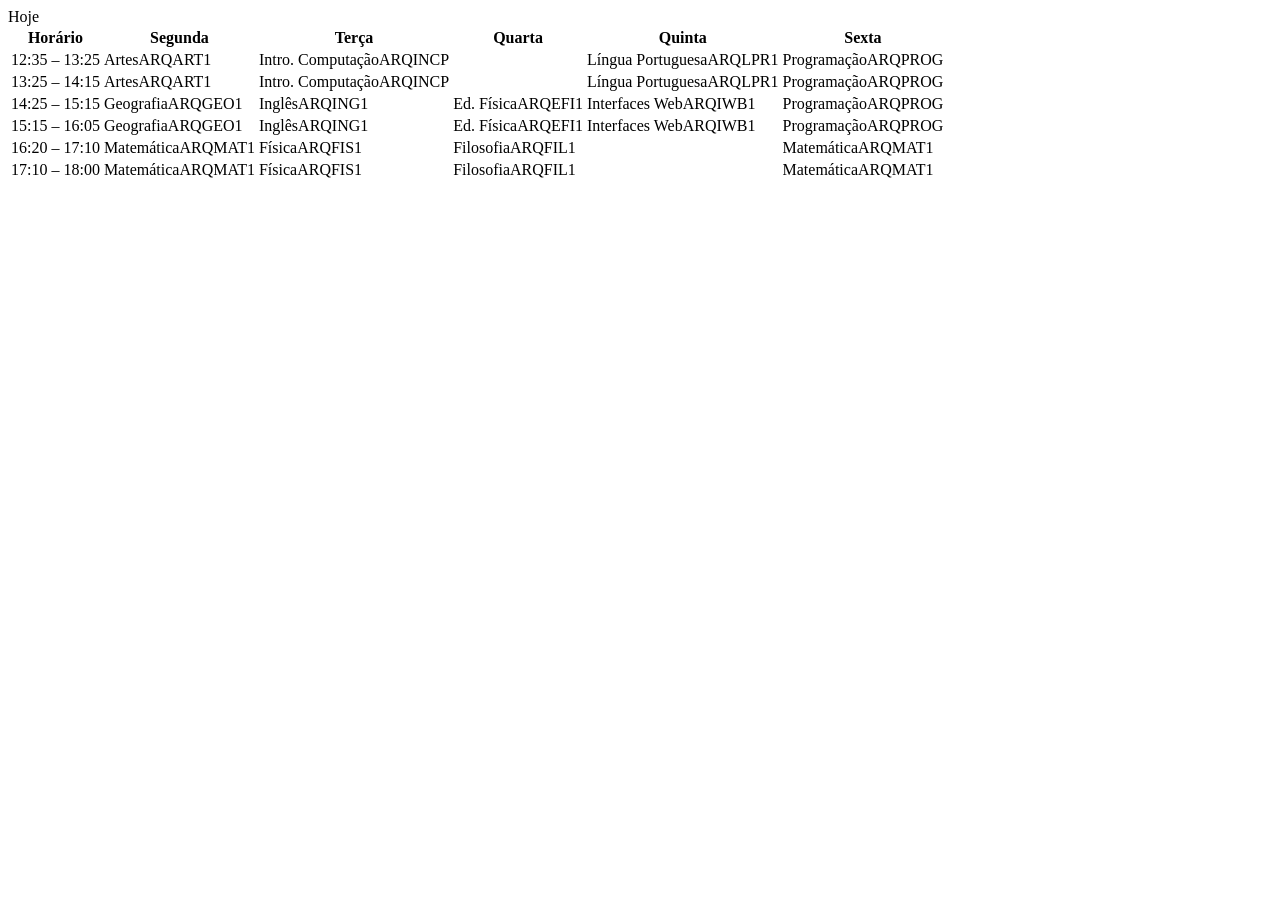
==== aulas.html @ 362c274b "Add files via upload" ====
<!DOCTYPE html>
<html lang="pt-BR">
<head>
<meta charset="UTF-8">
<meta name="viewport" content="width=device-width, initial-scale=1, viewport-fit=cover">
<meta name="theme-color" content="#F3EDE6">
<title>Grade de Aulas — Portal 1INFO-2</title>
<script>try{if(localStorage.getItem('theme')==='dark')document.documentElement.dataset.theme='dark'}catch(e){}</script>
<link rel="preconnect" href="https://fonts.googleapis.com">
<link rel="preconnect" href="https://fonts.gstatic.com" crossorigin>
<link rel="stylesheet" href="https://fonts.googleapis.com/css2?family=JetBrains+Mono:wght@400;500;700&display=swap">
<link rel="stylesheet" href="css/aulas.css">
<link rel="stylesheet" href="css/style.css">
</head>
<body data-page="aulas">
<main>
    <div class="today-banner" id="today-banner">
      <span class="today-banner-label" id="banner-label">Hoje</span>
      <div class="today-classes" id="banner-classes"></div>
    </div>
    <div id="legend" class="legend"></div>
    <div class="schedule-card">
      <div class="table-wrap">
        <table>
          <thead>
            <tr>
              <th>Horário</th>
              <th data-dow="1">Segunda</th>
              <th data-dow="2">Terça</th>
              <th data-dow="3">Quarta</th>
              <th data-dow="4">Quinta</th>
              <th data-dow="5">Sexta</th>
            </tr>
          </thead>
          <tbody>
            <tr data-start="12:35" data-end="13:25">
              <td class="time-cell">12:35 – 13:25</td>
              <td><span class="subj-pill s-art"  data-code="ARQART1"><span class="subj-name">Artes</span><span class="subj-code">ARQART1</span></span></td>
              <td><span class="subj-pill s-incp" data-code="ARQINCP"><span class="subj-name">Intro. Computação</span><span class="subj-code">ARQINCP</span></span></td>
              <td></td>
              <td><span class="subj-pill s-lpr"  data-code="ARQLPR1"><span class="subj-name">Língua Portuguesa</span><span class="subj-code">ARQLPR1</span></span></td>
              <td><span class="subj-pill s-prog" data-code="ARQPROG"><span class="subj-name">Programação</span><span class="subj-code">ARQPROG</span></span></td>
            </tr>
            <tr data-start="13:25" data-end="14:15">
              <td class="time-cell">13:25 – 14:15</td>
              <td><span class="subj-pill s-art"  data-code="ARQART1"><span class="subj-name">Artes</span><span class="subj-code">ARQART1</span></span></td>
              <td><span class="subj-pill s-incp" data-code="ARQINCP"><span class="subj-name">Intro. Computação</span><span class="subj-code">ARQINCP</span></span></td>
              <td></td>
              <td><span class="subj-pill s-lpr"  data-code="ARQLPR1"><span class="subj-name">Língua Portuguesa</span><span class="subj-code">ARQLPR1</span></span></td>
              <td><span class="subj-pill s-prog" data-code="ARQPROG"><span class="subj-name">Programação</span><span class="subj-code">ARQPROG</span></span></td>
            </tr>
            <tr data-start="14:25" data-end="15:15">
              <td class="time-cell">14:25 – 15:15</td>
              <td><span class="subj-pill s-geo"  data-code="ARQGEO1"><span class="subj-name">Geografia</span><span class="subj-code">ARQGEO1</span></span></td>
              <td><span class="subj-pill s-ing"  data-code="ARQING1"><span class="subj-name">Inglês</span><span class="subj-code">ARQING1</span></span></td>
              <td><span class="subj-pill s-efi"  data-code="ARQEFI1"><span class="subj-name">Ed. Física</span><span class="subj-code">ARQEFI1</span></span></td>
              <td><span class="subj-pill s-iwb"  data-code="ARQIWB1"><span class="subj-name">Interfaces Web</span><span class="subj-code">ARQIWB1</span></span></td>
              <td><span class="subj-pill s-prog" data-code="ARQPROG"><span class="subj-name">Programação</span><span class="subj-code">ARQPROG</span></span></td>
            </tr>
            <tr data-start="15:15" data-end="16:05">
              <td class="time-cell">15:15 – 16:05</td>
              <td><span class="subj-pill s-geo"  data-code="ARQGEO1"><span class="subj-name">Geografia</span><span class="subj-code">ARQGEO1</span></span></td>
              <td><span class="subj-pill s-ing"  data-code="ARQING1"><span class="subj-name">Inglês</span><span class="subj-code">ARQING1</span></span></td>
              <td><span class="subj-pill s-efi"  data-code="ARQEFI1"><span class="subj-name">Ed. Física</span><span class="subj-code">ARQEFI1</span></span></td>
              <td><span class="subj-pill s-iwb"  data-code="ARQIWB1"><span class="subj-name">Interfaces Web</span><span class="subj-code">ARQIWB1</span></span></td>
              <td><span class="subj-pill s-prog" data-code="ARQPROG"><span class="subj-name">Programação</span><span class="subj-code">ARQPROG</span></span></td>
            </tr>
            <tr data-start="16:20" data-end="17:10">
              <td class="time-cell">16:20 – 17:10</td>
              <td><span class="subj-pill s-mat"  data-code="ARQMAT1"><span class="subj-name">Matemática</span><span class="subj-code">ARQMAT1</span></span></td>
              <td><span class="subj-pill s-fis"  data-code="ARQFIS1"><span class="subj-name">Física</span><span class="subj-code">ARQFIS1</span></span></td>
              <td><span class="subj-pill s-fil"  data-code="ARQFIL1"><span class="subj-name">Filosofia</span><span class="subj-code">ARQFIL1</span></span></td>
              <td></td>
              <td><span class="subj-pill s-mat"  data-code="ARQMAT1"><span class="subj-name">Matemática</span><span class="subj-code">ARQMAT1</span></span></td>
            </tr>
            <tr data-start="17:10" data-end="18:00">
              <td class="time-cell">17:10 – 18:00</td>
              <td><span class="subj-pill s-mat"  data-code="ARQMAT1"><span class="subj-name">Matemática</span><span class="subj-code">ARQMAT1</span></span></td>
              <td><span class="subj-pill s-fis"  data-code="ARQFIS1"><span class="subj-name">Física</span><span class="subj-code">ARQFIS1</span></span></td>
              <td><span class="subj-pill s-fil"  data-code="ARQFIL1"><span class="subj-name">Filosofia</span><span class="subj-code">ARQFIL1</span></span></td>
              <td></td>
              <td><span class="subj-pill s-mat"  data-code="ARQMAT1"><span class="subj-name">Matemática</span><span class="subj-code">ARQMAT1</span></span></td>
            </tr>
          </tbody>
        </table>
      </div>
    </div>
  </main>
<script src="js/data.js"></script>
<script src="js/core.js"></script>
<script src="js/aulas.js"></script>
</body>
</html>
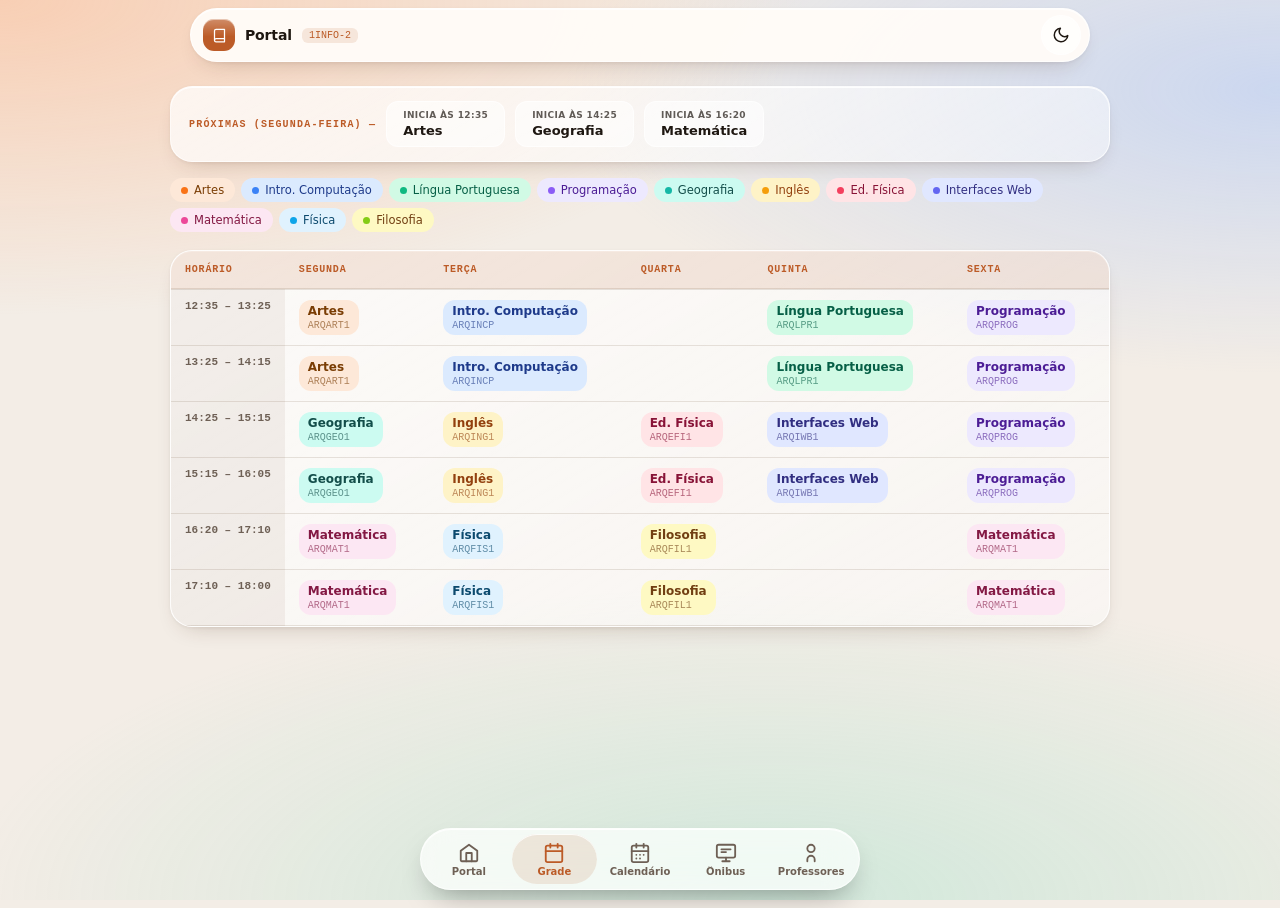
==== commit 40750b36: "Add files via upload" ====
--- a/aulas.html
+++ b/aulas.html
@@ -9,8 +9,8 @@
 <link rel="preconnect" href="https://fonts.googleapis.com">
 <link rel="preconnect" href="https://fonts.gstatic.com" crossorigin>
 <link rel="stylesheet" href="https://fonts.googleapis.com/css2?family=JetBrains+Mono:wght@400;500;700&display=swap">
-<link rel="stylesheet" href="css/aulas.css">
-<link rel="stylesheet" href="css/style.css">
+<link rel="stylesheet" href="aulas.css">
+<link rel="stylesheet" href="style.css">
 </head>
 <body data-page="aulas">
 <main>
@@ -86,8 +86,8 @@
       </div>
     </div>
   </main>
-<script src="js/data.js"></script>
-<script src="js/core.js"></script>
-<script src="js/aulas.js"></script>
+<script src="data.js"></script>
+<script src="core.js"></script>
+<script src="aulas.js"></script>
 </body>
 </html>
--- a/aulas.css
+++ b/aulas.css
@@ -0,0 +1,56 @@
+main{max-width:980px;margin:0 auto;padding:24px 20px 80px;}
+    .legend{display:flex;flex-wrap:wrap;gap:6px;margin-bottom:18px}
+    .legend-chip{display:inline-flex;align-items:center;gap:6px;font-size:11.5px;font-weight:500;padding:4px 10px;border-radius:20px;border:1px solid transparent}
+    .legend-dot{width:7px;height:7px;border-radius:50%;flex-shrink:0}
+    .today-banner{background:var(--accent-lt);border:1px solid var(--border);border-radius:var(--radius);padding:14px 18px;margin-bottom:16px;display:none;align-items:center;gap:10px;flex-wrap:wrap}
+    .today-banner.visible{display:flex}
+    .today-banner-label{font-family:var(--mono);font-size:10px;font-weight:800;text-transform:uppercase;letter-spacing:.12em;color:var(--accent);flex-shrink:0}
+    .today-classes{display:flex;gap:10px;flex-wrap:wrap}
+    .today-chip{font-size:13px;font-weight:600;padding:8px 16px;border-radius:12px;background:var(--surface);border:1px solid var(--border);color:var(--text);display:inline-flex;flex-direction:column;line-height:1.2;gap:2px}
+    .today-chip-status{font-size:9px;font-weight:700;text-transform:uppercase;opacity:0.7;letter-spacing:0.04em}
+    .today-chip.live{background:var(--accent);border-color:var(--accent);color:#fff}
+    .schedule-card{background:var(--surface);border:1px solid var(--border);border-radius:var(--radius);box-shadow:var(--sh);overflow:hidden}
+    .card-toolbar{padding:14px 20px;border-bottom:1px solid var(--border);display:flex;align-items:center;justify-content:flex-end;gap:8px}
+    .btn{text-decoration:none;border:1px solid var(--border);padding:7px 14px;border-radius:9px;font-family:var(--sans);font-size:13px;font-weight:600;color:var(--muted);cursor:pointer;display:inline-flex;align-items:center;gap:5px;background:var(--surface-2);transition:background .15s,color .15s,border-color .15s}
+    .btn:hover{background:var(--surface);color:var(--text);border-color:var(--accent)}
+    .btn-primary{background:var(--accent);border-color:var(--accent);color:#fff}
+    .btn-primary:hover{background:var(--accent-dk);border-color:var(--accent-dk);color:#fff}
+    .table-wrap{overflow-x:auto}
+    table{width:100%;border-collapse:collapse}
+    th{padding:13px 14px;font-family:var(--mono);font-size:10px;font-weight:700;text-align:left;white-space:nowrap;border-bottom:2px solid var(--border);background:var(--accent-lt);color:var(--accent);text-transform:uppercase;letter-spacing:.08em}
+    th.today-col{background:var(--accent);color:#fff}
+    td{padding:10px 14px;border-bottom:1px solid var(--border);font-size:13px;vertical-align:top}
+    .time-cell{font-family:var(--mono);font-size:11px;font-weight:600;color:var(--muted);white-space:nowrap;background:var(--surface-2) !important;width:110px}
+    .time-cell.live-row{background:var(--accent-lt) !important;color:var(--accent-dk)}
+    .live-badge{display:inline-flex;align-items:center;gap:3px;font-family:var(--mono);font-size:9px;font-weight:700;text-transform:uppercase;letter-spacing:.06em;color:var(--green);margin-top:4px}
+    .live-dot{width:5px;height:5px;border-radius:50%;background:var(--green);animation:blink 1.5s ease-in-out infinite}
+    td.today-col{background:rgba(184,92,42,.04)}
+    tbody tr:hover td{background:var(--surface-2)}
+    tbody tr:hover td.today-col{background:rgba(184,92,42,.07)}
+    .subj-pill{display:inline-flex;flex-direction:column;padding:4px 9px;border-radius:7px;gap:1px}
+    .subj-name{font-size:12px;font-weight:600;line-height:1.25}
+    .subj-code{font-family:var(--mono);font-size:10px;opacity:.6;font-weight:400}
+    .s-art{background:#FDE8D8;color:#7A3D04}.s-incp{background:#DBEAFE;color:#1E3A8A}
+    .s-lpr{background:#D1FAE5;color:#065F46}.s-prog{background:#EDE9FE;color:#4C1D95}
+    .s-geo{background:#CCFBF1;color:#134E4A}.s-ing{background:#FEF3C7;color:#92400E}
+    .s-efi{background:#FFE4E6;color:#881337}.s-iwb{background:#E0E7FF;color:#312E81}
+    .s-mat{background:#FCE7F3;color:#831843}.s-fis{background:#E0F2FE;color:#0C4A6E}
+    .s-fil{background:#FEF9C3;color:#713F12}
+    html[data-theme="dark"] .subj-pill { background: #262626; border: 1px solid var(--border); }
+    html[data-theme="dark"] .s-art{color:#F97316}
+    html[data-theme="dark"] .s-incp{color:#60A5FA}
+    html[data-theme="dark"] .s-lpr{color:#34D399}
+    html[data-theme="dark"] .s-prog{color:#C084FC}
+    html[data-theme="dark"] .s-geo{color:#2DD4BF}
+    html[data-theme="dark"] .s-ing{color:#FCD34D}
+    html[data-theme="dark"] .s-efi{color:#FDA4AF}
+    html[data-theme="dark"] .s-iwb{color:#A5B4FC}
+    html[data-theme="dark"] .s-mat{color:#F472B6}
+    html[data-theme="dark"] .s-fis{color:#38BDF8}
+    html[data-theme="dark"] .s-fil{color:#FDE047}
+    html[data-theme="dark"] th{background:var(--accent-lt);color:var(--accent-dk)}
+    html[data-theme="dark"] th.today-col{background:var(--accent);color:#fff}
+    html[data-theme="dark"] td.today-col{background:rgba(208,120,72,.06)}
+    html[data-theme="dark"] tbody tr:hover td{background:var(--surface-2)}
+
+    @media(max-width:720px){main{padding:16px 12px 80px}}
--- a/style.css
+++ b/style.css
@@ -0,0 +1,206 @@
+/* =====================================================================
+   Portal 1INFO-2 — estilo compartilhado (mobile-first, glass leve)
+   Carregado DEPOIS do css da página, então este arquivo dá o acabamento.
+   Regras de desempenho: blur só no dock/modais, sem animação infinita
+   (exceto o ponto "ao vivo"), sem filtros em elementos grandes.
+   ===================================================================== */
+
+/* ── Tokens ─────────────────────────────────────────────────────────── */
+:root {
+  --bg: #F3EDE6; --surface: rgba(255,255,255,.55); --surface-2: rgba(110,80,50,.07);
+  --border: rgba(90,60,30,.13); --text: #1E1711; --muted: #6E6055;
+  --accent: #BC5B27; --accent-rgb: 188,91,39; --accent-lt: rgba(188,91,39,.13); --accent-dk: #8C401C;
+  --green: #2D7A50; --green-lt: rgba(45,122,80,.15);
+  --amber: #C68C1A; --amber-lt: rgba(198,140,26,.18);
+  --danger: #B42318; --danger-lt: rgba(180,35,24,.13);
+  --slate: #94A3B8; --slate-lt: rgba(148,163,184,.2);
+  --radius: 22px;
+  --mono: 'JetBrains Mono', ui-monospace, SFMono-Regular, Menlo, monospace;
+  --sans: -apple-system, BlinkMacSystemFont, 'SF Pro Text', system-ui, 'Segoe UI', Roboto, sans-serif;
+  --display: var(--sans);
+  --sh: 0 10px 24px -14px rgba(70,38,14,.32), 0 1px 4px rgba(70,38,14,.06);
+  --glass-a: rgba(255,255,255,.72); --glass-b: rgba(255,255,255,.46);
+  --edge: rgba(255,255,255,.7); --shine: rgba(255,255,255,.85);
+  --ctl: rgba(255,255,255,.55); --ctl-edge: rgba(255,255,255,.65);
+  --solid: rgba(255,251,247,.97);
+  --grad: linear-gradient(180deg, rgba(255,255,255,.3), rgba(255,255,255,0) 55%), var(--accent);
+  --nav-h: 76px;
+}
+html[data-theme="dark"] {
+  color-scheme: dark;
+  --bg: #0E0B09; --surface: rgba(255,255,255,.06); --surface-2: rgba(255,255,255,.06);
+  --border: rgba(255,255,255,.10); --text: #F1E8DE; --muted: #A99C90;
+  --accent: #F08A4B; --accent-rgb: 240,138,75; --accent-lt: rgba(240,138,75,.17); --accent-dk: #FFB088;
+  --green: #4CC38A; --green-lt: rgba(76,195,138,.16);
+  --amber: #D4A030; --amber-lt: rgba(230,170,50,.16);
+  --danger: #F87171; --danger-lt: rgba(248,113,113,.16);
+  --slate: #5A6A7A; --slate-lt: rgba(148,163,184,.14);
+  --sh: 0 12px 28px -14px rgba(0,0,0,.7);
+  --glass-a: rgba(255,255,255,.10); --glass-b: rgba(255,255,255,.04);
+  --edge: rgba(255,255,255,.16); --shine: rgba(255,255,255,.16);
+  --ctl: rgba(255,255,255,.08); --ctl-edge: rgba(255,255,255,.12);
+  --solid: rgba(30,25,22,.98);
+  --grad: linear-gradient(180deg, rgba(255,255,255,.18), rgba(255,255,255,0) 55%), var(--accent);
+}
+
+/* ── Base ───────────────────────────────────────────────────────────── */
+*, *::before, *::after { box-sizing: border-box; margin: 0; padding: 0; }
+html { -webkit-text-size-adjust: 100%; -webkit-tap-highlight-color: transparent; }
+body {
+  min-height: 100dvh; background: var(--bg); color: var(--text); font-family: var(--sans);
+  -webkit-font-smoothing: antialiased; padding-bottom: calc(var(--nav-h) + env(safe-area-inset-bottom, 0px) + 16px);
+}
+/* fundo estático (uma camada só, sem blobs animados) */
+body::before {
+  content: ''; position: fixed; inset: 0; z-index: -1; pointer-events: none;
+  background:
+    radial-gradient(90% 50% at 0% 0%, rgba(255,170,120,.45), transparent 70%),
+    radial-gradient(80% 45% at 100% 10%, rgba(140,180,255,.38), transparent 70%),
+    radial-gradient(90% 50% at 60% 100%, rgba(120,220,190,.28), transparent 70%);
+}
+html[data-theme="dark"] body::before {
+  background:
+    radial-gradient(90% 50% at 0% 0%, rgba(150,60,20,.35), transparent 70%),
+    radial-gradient(80% 45% at 100% 10%, rgba(40,60,140,.32), transparent 70%),
+    radial-gradient(90% 50% at 60% 100%, rgba(20,110,100,.22), transparent 70%);
+}
+button, input, select, textarea { font: inherit; color: inherit; }
+button, a, summary, label { touch-action: manipulation; }
+button { cursor: pointer; }
+a { color: inherit; }
+:focus-visible { outline: 2px solid rgba(var(--accent-rgb), .75); outline-offset: 2px; }
+h1, .page-title { font-family: var(--display); font-weight: 800; letter-spacing: -.03em; font-size: clamp(24px, 6vw, 32px); line-height: 1.1; }
+.page-shell, main, .container { animation: fadeIn .25s ease-out; }
+
+/* ── Topo e dock (a navegação é gerada por core.js) ──────────────── */
+.topnav {
+  position: sticky; top: calc(8px + env(safe-area-inset-top, 0px)); z-index: 200; height: 54px;
+  margin: calc(8px + env(safe-area-inset-top, 0px)) auto 0; width: calc(100% - 20px); max-width: 900px; padding: 0 8px 0 12px;
+  display: flex; align-items: center; justify-content: space-between; gap: 10px; border-radius: 999px;
+  background: var(--solid); border: 1px solid var(--edge); box-shadow: inset 0 1px 0 var(--shine), var(--sh);
+}
+.nav-brand { display: flex; align-items: center; gap: 10px; text-decoration: none; }
+.nav-logo { width: 32px; height: 32px; border-radius: 11px; display: grid; place-items: center; background: var(--grad); box-shadow: inset 0 1px 0 rgba(255,255,255,.5); }
+.nav-logo svg { width: 15px; height: 15px; fill: none; stroke: #fff; stroke-width: 2; stroke-linecap: round; stroke-linejoin: round; }
+.nav-title { font-size: 14px; font-weight: 700; letter-spacing: -.01em; }
+.nav-tag { font-family: var(--mono); font-size: 10px; padding: 2px 7px; border-radius: 6px; color: var(--accent); background: var(--accent-lt); }
+.theme-btn { width: 40px; height: 40px; border-radius: 50%; display: grid; place-items: center; background: var(--ctl); border: 1px solid var(--ctl-edge); }
+.theme-btn svg { width: 18px; height: 18px; fill: none; stroke: currentColor; stroke-width: 2; stroke-linecap: round; stroke-linejoin: round; }
+.theme-btn .i-sun { display: none; } html[data-theme="dark"] .theme-btn .i-sun { display: block; } html[data-theme="dark"] .theme-btn .i-moon { display: none; }
+
+.dock {
+  position: fixed; left: 50%; bottom: calc(10px + env(safe-area-inset-bottom, 0px)); z-index: 300; transform: translateX(-50%);
+  width: min(calc(100% - 20px), 440px); display: flex; padding: 5px; border-radius: 999px;
+  background: var(--glass-a); border: 1px solid var(--edge);
+  -webkit-backdrop-filter: blur(16px) saturate(1.6); backdrop-filter: blur(16px) saturate(1.6);
+  box-shadow: inset 0 1px 0 var(--shine), 0 14px 30px -12px rgba(0,0,0,.4);
+}
+@supports not (backdrop-filter: blur(1px)) { .dock { background: var(--solid); } }
+.dock-item {
+  flex: 1; min-width: 0; display: flex; flex-direction: column; align-items: center; gap: 2px; padding: 8px 2px 7px; border-radius: 999px;
+  text-decoration: none; color: var(--muted); font-size: 10px; font-weight: 700; transition: transform .15s ease, background-color .2s ease, color .2s ease;
+}
+.dock-item svg { width: 22px; height: 22px; fill: none; stroke: currentColor; stroke-width: 2; stroke-linecap: round; stroke-linejoin: round; }
+.dock-item span { max-width: 100%; overflow: hidden; text-overflow: ellipsis; white-space: nowrap; }
+.dock-item:active { transform: scale(.92); }
+.dock-item[aria-current="page"] { color: var(--accent); background: var(--accent-lt); box-shadow: inset 0 1px 0 var(--shine); }
+
+/* ── Material vidro: cartões e painéis (sem blur, só gradiente + borda) ─ */
+:is(.schedule-card, .feature-card, .smart-card, .bus-panel, .legend-card, .corujao-card, .calendar-card, .editor-panel, .events-panel,
+    .table-card, .filtered-results-area, .next-event-card, .today-banner, .category-selector-card) {
+  border: 1px solid var(--edge); border-radius: var(--radius);
+  background: linear-gradient(150deg, var(--glass-a), var(--glass-b));
+  box-shadow: inset 0 1px 0 var(--shine), var(--sh);
+}
+.schedule-card { overflow: hidden; }
+.schedule-header { background: transparent; }
+.feature-card { transition: transform .15s ease; }
+.feature-card:active { transform: scale(.97); }
+.clock-block { border-radius: 26px; padding: 22px 24px; background: var(--grad); box-shadow: inset 0 1px 0 rgba(255,255,255,.4), 0 16px 30px -18px rgba(var(--accent-rgb), .8); }
+html[data-theme="dark"] .clock-block { background: linear-gradient(135deg, rgba(var(--accent-rgb), .42), rgba(var(--accent-rgb), .12)); border: 1px solid var(--edge); }
+.clock-time { font-variant-numeric: tabular-nums; }
+.card-icon { border-radius: 16px; }
+.schedule-today-badge { background: var(--grad); }
+.class-progress-bar { background: var(--green); }
+.time-pill.next-go, .today-chip.live { background: var(--grad); color: #fff; border-color: transparent; }
+.time-pill.next-ret { background: var(--green); color: #fff; border-color: transparent; }
+.time-pill.past { opacity: .42; }
+.today-chip, .time-pill, .corujao-pill { border-radius: 12px; background: var(--ctl); border-color: var(--ctl-edge); }
+.viewing-banner { border-radius: 18px; background: var(--amber-lt); }
+
+/* modais e folhas: fundo sólido (legibilidade + custo baixo) */
+:is(.day-sheet, .modal-card, .category-selector-card) { background: var(--solid); border: 1px solid var(--edge); border-radius: 28px; box-shadow: 0 24px 60px -20px rgba(0,0,0,.5); }
+:is(.day-panel, .modal-overlay, .category-selector-overlay, .loading-overlay) { background: rgba(30,18,8,.4); }
+.day-sheet, .modal-card { animation: sheetIn .25s ease-out; }
+@media (max-width: 640px) {
+  .day-sheet { border-radius: 28px 28px 0 0; animation: slideUp .3s cubic-bezier(.16,1,.3,1); max-height: 88dvh; }
+}
+
+/* ── Controles ──────────────────────────────────────────────────────── */
+:is(.btn, .icon-btn, .mini-btn, .btn-manage, .panel-close, .copy-btn, .line-btn, .daytype-btn, .category-opt-btn, .countdown, .btn-add-new) {
+  background: var(--ctl); border: 1px solid var(--ctl-edge); color: var(--text); box-shadow: inset 0 1px 0 var(--shine);
+  transition: transform .15s ease, background-color .2s ease;
+}
+:is(.btn, .icon-btn, .mini-btn, .btn-manage, .panel-close, .copy-btn, .line-btn, .daytype-btn, .category-opt-btn, .btn-add-new):active { transform: scale(.94); }
+:is(.btn, .line-btn, .daytype-btn, .btn-manage, .btn-add-new, .panel-close, .countdown) { border-radius: 999px; }
+.btn { min-height: 42px; padding-inline: 16px; font-size: 13px; }
+.icon-btn { border-radius: 50%; width: 40px; min-height: 40px; padding: 0; }
+.mini-btn, .copy-btn { border-radius: 12px; }
+.category-opt-btn { border-radius: 20px; }
+.btn-ghost { background: transparent; box-shadow: none; }
+:is(.btn-primary, .line-btn.active, .copy-btn:hover) { background: var(--grad); color: #fff; border-color: transparent; }
+.daytype-btn.active { background: var(--accent-lt); color: var(--accent-dk); border-color: rgba(var(--accent-rgb), .5); }
+.btn-danger { background: var(--danger-lt); color: var(--danger); border-color: rgba(180,35,24,.25); }
+input:not([type="checkbox"]):not([type="radio"]):not([type="file"]), select, textarea, #searchBar {
+  font-size: 16px; /* evita o zoom automático do iOS ao focar */
+  background: var(--ctl); border: 1px solid var(--ctl-edge); border-radius: 16px; box-shadow: inset 0 2px 4px rgba(70,38,14,.06);
+}
+input:focus, select:focus, textarea:focus { outline: none; border-color: rgba(var(--accent-rgb), .65); box-shadow: 0 0 0 4px rgba(var(--accent-rgb), .16); }
+.status-spinner, .spinner { border-color: rgba(var(--accent-rgb), .18); border-top-color: var(--accent); }
+
+/* abas do calendário */
+.view-tabs { background: var(--ctl); border: 1px solid var(--ctl-edge); border-radius: 24px; padding: 6px; }
+.tab-indicator { top: 6px; bottom: 6px; left: 6px; width: calc((100% - 12px) / 3); border-radius: 18px; background: var(--solid); box-shadow: 0 4px 12px -4px rgba(0,0,0,.3); transition: transform .3s cubic-bezier(.34,1.3,.64,1); }
+.tab-btn { font-size: 12.5px; padding: 11px 4px; gap: 6px; white-space: nowrap; border-radius: 18px; }
+.tab-panel.active { animation: fadeIn .2s ease-out; }
+@media (max-width: 420px) { .tab-btn { font-size: 11.5px; gap: 5px; } .tab-btn svg { width: 13px; height: 13px; } }
+
+/* ── Tabelas e calendário ───────────────────────────────────────────── */
+td { border-bottom-color: var(--border); }
+td.time-cell { background: var(--surface-2) !important; }
+td.time-cell.live-row { background: var(--accent-lt) !important; }
+th { background: var(--accent-lt); }
+th.today-col, html body th.today-col, .horarios-th, .table-responsive th { background: var(--accent); color: #fff; }
+td.today-col { background: rgba(var(--accent-rgb), .08); }
+.subj-pill { border-radius: 12px; }
+.empty-overlay { background: var(--solid); }
+.empty, .editor-intro { border-radius: 20px; background: var(--ctl); border-color: var(--ctl-edge); }
+.day-cell { border-radius: 16px; border-color: var(--ctl-edge); background-color: var(--ctl); transition: transform .15s ease; }
+.day-cell:active { transform: scale(.94); }
+.day-cell.outside { background-color: transparent; border-color: transparent; opacity: .5; }
+.day-cell.today { border-color: rgba(var(--accent-rgb), .7); background-color: rgba(var(--accent-rgb), .12); box-shadow: inset 0 0 0 1.5px rgba(var(--accent-rgb), .75); }
+.day-cell.today .day-number { color: var(--accent); }
+.day-cell.selected { background-color: rgba(var(--accent-rgb), .2); }
+.event-pill { border-radius: 9px; background: rgba(255,255,255,.55); }
+html[data-theme="dark"] .event-pill { background: rgba(255,255,255,.08); }
+.event-row, .day-event, .link-row, .attachment-item, .manage-item, .filtered-item, .bulk-actions { border-radius: 18px; background: var(--ctl); border-color: var(--ctl-edge); }
+.sched-row.live { background: linear-gradient(90deg, rgba(45,190,120,.1), transparent 60%); }
+
+/* ── Toast ──────────────────────────────────────────────────────────── */
+.toast {
+  position: fixed; left: 50%; bottom: calc(var(--nav-h) + env(safe-area-inset-bottom, 0px) + 16px); transform: translateX(-50%); z-index: 10000;
+  max-width: calc(100% - 32px); padding: 12px 20px; border-radius: 999px; font-size: 13px; font-weight: 700; text-align: center;
+  color: var(--text); background: var(--solid); border: 1px solid var(--edge); box-shadow: var(--sh); pointer-events: none; animation: toastIn .25s ease-out;
+}
+
+/* ── Animações (só opacity/transform) ───────────────────────────────── */
+@keyframes fadeIn { from { opacity: 0; } }
+@keyframes fadeUp { from { opacity: 0; transform: translateY(10px); } }
+@keyframes reveal { from { opacity: 0; transform: translateY(8px); } }
+@keyframes sheetIn { from { opacity: 0; transform: translateY(14px) scale(.98); } }
+@keyframes slideUp { from { transform: translateY(100%); } }
+@keyframes toastIn { from { opacity: 0; transform: translate(-50%, 12px); } }
+@keyframes pulse { 50% { opacity: .45; transform: scale(.75); } }
+@keyframes blink { 50% { opacity: .3; } }
+@keyframes spin { to { transform: rotate(360deg); } }
+@media (prefers-reduced-motion: reduce) { *, *::before, *::after { animation-duration: .001ms !important; transition-duration: .001ms !important; } }
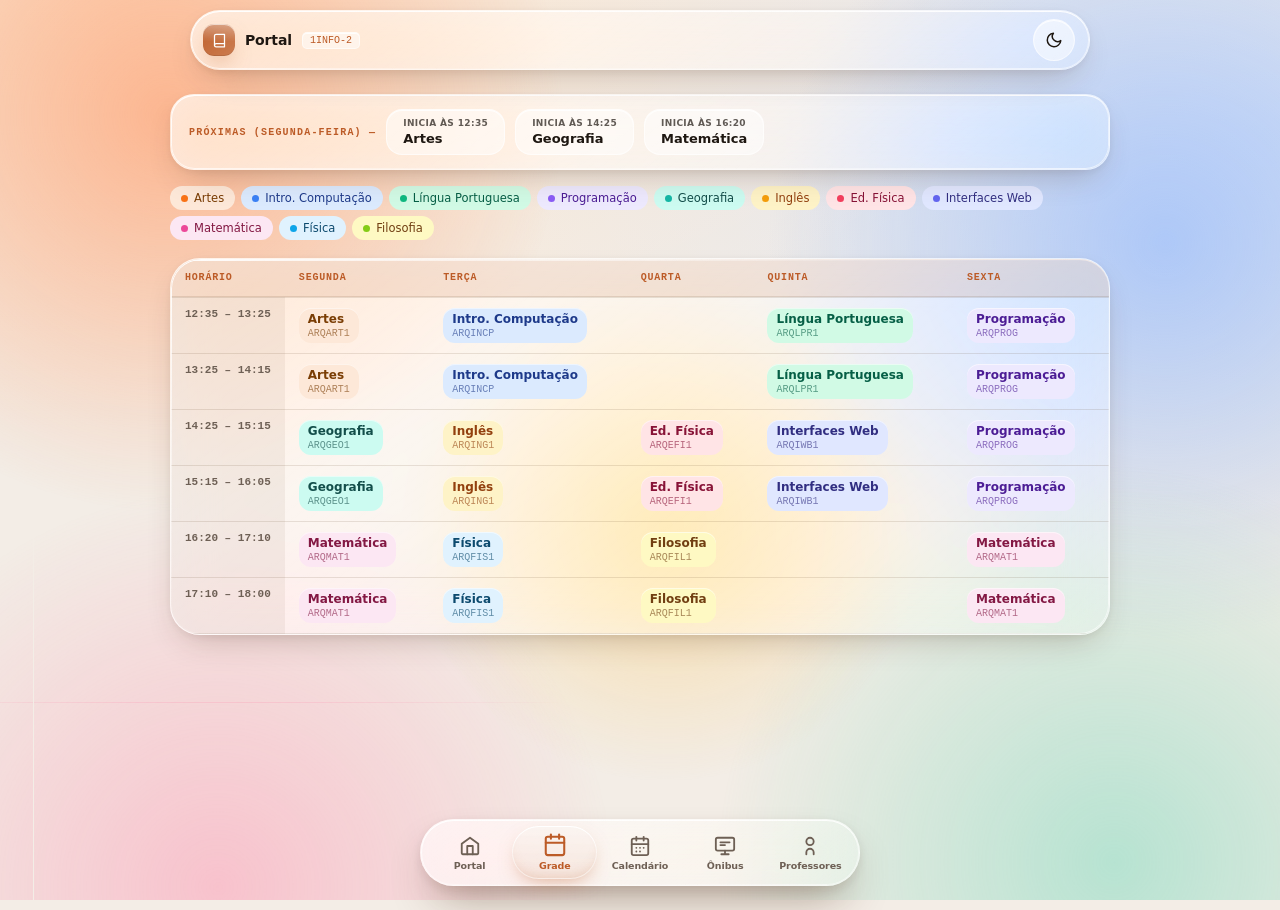
==== commit ae430e33: "Add files via upload" ====
--- a/aulas.html
+++ b/aulas.html
@@ -89,5 +89,6 @@
 <script src="data.js"></script>
 <script src="core.js"></script>
 <script src="aulas.js"></script>
+<script src="glass.js"></script>
 </body>
 </html>
--- a/style.css
+++ b/style.css
@@ -1,206 +1,582 @@
 /* =====================================================================
-   Portal 1INFO-2 — estilo compartilhado (mobile-first, glass leve)
-   Carregado DEPOIS do css da página, então este arquivo dá o acabamento.
-   Regras de desempenho: blur só no dock/modais, sem animação infinita
-   (exceto o ponto "ao vivo"), sem filtros em elementos grandes.
+   Portal 1INFO-2 — Liquid Glass (estilo único, pensado para celular)
+   Carregado DEPOIS do css da página: este arquivo dá o acabamento.
+   Desempenho: blur só em superfícies grandes (cartões, topo, dock, folhas),
+   nada de blur em botões/campos/chips, hover só com mouse, animações
+   pausam durante a rolagem e usam transform/opacity.
    ===================================================================== */
 
-/* ── Tokens ─────────────────────────────────────────────────────────── */
+/* ── Base ───────────────────────────────────────────────────────────── */
 :root {
-  --bg: #F3EDE6; --surface: rgba(255,255,255,.55); --surface-2: rgba(110,80,50,.07);
-  --border: rgba(90,60,30,.13); --text: #1E1711; --muted: #6E6055;
-  --accent: #BC5B27; --accent-rgb: 188,91,39; --accent-lt: rgba(188,91,39,.13); --accent-dk: #8C401C;
-  --green: #2D7A50; --green-lt: rgba(45,122,80,.15);
-  --amber: #C68C1A; --amber-lt: rgba(198,140,26,.18);
-  --danger: #B42318; --danger-lt: rgba(180,35,24,.13);
-  --slate: #94A3B8; --slate-lt: rgba(148,163,184,.2);
-  --radius: 22px;
+  --text: #1E1711; --green: #2D7A50; --amber: #C68C1A; --danger: #B42318; --slate: #94A3B8;
   --mono: 'JetBrains Mono', ui-monospace, SFMono-Regular, Menlo, monospace;
-  --sans: -apple-system, BlinkMacSystemFont, 'SF Pro Text', system-ui, 'Segoe UI', Roboto, sans-serif;
-  --display: var(--sans);
-  --sh: 0 10px 24px -14px rgba(70,38,14,.32), 0 1px 4px rgba(70,38,14,.06);
-  --glass-a: rgba(255,255,255,.72); --glass-b: rgba(255,255,255,.46);
-  --edge: rgba(255,255,255,.7); --shine: rgba(255,255,255,.85);
-  --ctl: rgba(255,255,255,.55); --ctl-edge: rgba(255,255,255,.65);
-  --solid: rgba(255,251,247,.97);
-  --grad: linear-gradient(180deg, rgba(255,255,255,.3), rgba(255,255,255,0) 55%), var(--accent);
-  --nav-h: 76px;
-}
-html[data-theme="dark"] {
+}
+html[data-theme="dark"] { --amber: #D4A030; --danger: #F87171; --slate: #5A6A7A; }
+
+*, *::before, *::after { box-sizing: border-box; margin: 0; padding: 0; }
+html { -webkit-text-size-adjust: 100%; }
+body {
+  background: var(--bg); font-family: var(--sans); min-height: 100dvh; color: var(--text);
+  -webkit-font-smoothing: antialiased; -moz-osx-font-smoothing: grayscale; text-rendering: optimizeLegibility;
+  padding-bottom: calc(96px + env(safe-area-inset-bottom, 0px));
+}
+button, input, select, textarea { font: inherit; }
+button { cursor: pointer; }
+button, a, label, summary { touch-action: manipulation; }
+a { color: inherit; }
+footer { display: none; }
+
+/* ── Barra superior (gerada por core.js) ────────────────────────────── */
+.topnav { z-index: 200; display: flex; align-items: center; justify-content: space-between; gap: 12px; }
+.nav-brand { display: flex; align-items: center; gap: 10px; text-decoration: none; }
+.nav-logo { width: 32px; height: 32px; flex-shrink: 0; display: flex; align-items: center; justify-content: center; }
+.nav-logo svg { width: 15px; height: 15px; fill: none; stroke: #fff; stroke-width: 2; stroke-linecap: round; stroke-linejoin: round; }
+.nav-title { font-size: 14px; font-weight: 700; color: var(--text); letter-spacing: -.01em; }
+.nav-tag { font-family: var(--mono); font-size: 10px; color: var(--accent); padding: 2px 7px; border-radius: 5px; border: 1px solid var(--border); }
+.theme-btn { width: 42px; height: 42px; border-radius: 50%; display: grid; place-items: center; color: var(--text);
+  background: var(--lg-ctl-fill); border: 1px solid var(--lg-tile-edge); box-shadow: inset 0 1px 0 var(--lg-shine); transition: transform .4s var(--lg-spring); }
+.theme-btn:active { transform: scale(.86); }
+.theme-btn svg { width: 18px; height: 18px; fill: none; stroke: currentColor; stroke-width: 2; stroke-linecap: round; stroke-linejoin: round; }
+.theme-btn .i-sun { display: none; }
+html[data-theme="dark"] .theme-btn .i-sun { display: block; }
+html[data-theme="dark"] .theme-btn .i-moon { display: none; }
+
+/* ── Toast (base; o acabamento de vidro vem mais abaixo) ────────────── */
+.toast { position: fixed; left: 50%; bottom: calc(100px + env(safe-area-inset-bottom, 0px)); transform: translateX(-50%); z-index: 10000;
+  max-width: calc(100% - 32px); text-align: center; font-size: 13px; font-weight: 700; pointer-events: none; }
+
+/* ── Animações base ─────────────────────────────────────────────────── */
+@keyframes fadeIn  { from { opacity: 0; } to { opacity: 1; } }
+@keyframes fadeUp  { from { opacity: 0; transform: translateY(14px); } to { opacity: 1; transform: translateY(0); } }
+@keyframes blink   { 0%, 100% { opacity: 1; } 50% { opacity: .3; } }
+@keyframes pulse   { 0%, 100% { opacity: 1; transform: scale(1); } 50% { opacity: .5; transform: scale(.75); } }
+@keyframes spin    { to { transform: rotate(360deg); } }
+@keyframes reveal  { 0% { opacity: 0; transform: perspective(800px) rotateX(-12deg) translateY(20px); } 100% { opacity: 1; transform: none; } }
+@keyframes sheetIn { from { opacity: 0; transform: translateY(16px) scale(.98); } to { opacity: 1; transform: none; } }
+@keyframes slideUp { from { transform: translateY(100%); } to { transform: translateY(0); } }
+
+
+/* =====================================================================
+   Portal 1INFO-2 — Liquid Glass (inspirado no iOS 26)
+   Camada visual única: não altera a lógica das páginas.
+   ===================================================================== */
+@property --hl {
+syntax: '<number>'; inherits: false; initial-value: 0;
+}
+/* ── TOKENS ─────────────────────────────────────────────────────────── */
+:root {
+  --lg-spring: cubic-bezier(.34, 1.56, .64, 1);
+  --lg-ease:   cubic-bezier(.22, 1, .36, 1);
+  --lg-blur: 26px;
+  --lg-ink: 70, 38, 14;
+
+  --lg-a: rgba(255,255,255,.66);
+  --lg-b: rgba(255,255,255,.30);
+  --lg-edge: rgba(255,255,255,.75);
+  --lg-edge-soft: rgba(255,255,255,.5);
+  --lg-ctl-fill: rgba(255,255,255,.5);
+  --lg-ctl-fill-h: rgba(255,255,255,.8);
+  --lg-tile: rgba(255,255,255,.42);
+  --lg-tile-edge: rgba(255,255,255,.6);
+  --lg-solid: rgba(255,251,247,.93);
+  --lg-rim: 255,255,255;
+  --lg-rim-k: 1;
+  --lg-shine: rgba(255,255,255,.85);
+
+  --bg: #F3EDE6;
+  --surface: rgba(255,255,255,.5);
+  --surface-2: rgba(110,80,50,.07);
+  --border: rgba(90,60,30,.13);
+  --muted: #6E6055;
+  --accent: #BC5B27;
+  --accent-rgb: 188, 91, 39;
+  --accent-lt: rgba(188,91,39,.13);
+  --accent-dk: #8C401C;
+  --green-lt: rgba(45,122,80,.15);
+  --amber-lt: rgba(198,140,26,.18);
+  --danger-lt: rgba(180,35,24,.13);
+  --slate-lt: rgba(148,163,184,.2);
+
+  --radius: 26px;
+  --sans: -apple-system, BlinkMacSystemFont, 'SF Pro Text', 'Inter', system-ui, sans-serif;
+  --display: -apple-system, BlinkMacSystemFont, 'SF Pro Display', 'Inter', system-ui, sans-serif;
+
+  --sh: 0 14px 34px -14px rgba(var(--lg-ink), .30), 0 2px 8px rgba(var(--lg-ink), .06);
+  --sh-hover: 0 22px 50px -16px rgba(var(--lg-ink), .38), 0 4px 12px rgba(var(--lg-ink), .08);
+
+  --lg-accent-bg:
+    linear-gradient(180deg, rgba(255,255,255,.38) 0%, rgba(255,255,255,0) 55%),
+    linear-gradient(135deg, rgba(var(--accent-rgb), .96), rgba(var(--accent-rgb), .76));
+  --lg-accent-shadow:
+    inset 0 1px 0 rgba(255,255,255,.6), inset 0 -1px 0 rgba(0,0,0,.10),
+    0 10px 22px -8px rgba(var(--accent-rgb), .6);
+}
+html[data-theme="dark"]:root {
   color-scheme: dark;
-  --bg: #0E0B09; --surface: rgba(255,255,255,.06); --surface-2: rgba(255,255,255,.06);
-  --border: rgba(255,255,255,.10); --text: #F1E8DE; --muted: #A99C90;
-  --accent: #F08A4B; --accent-rgb: 240,138,75; --accent-lt: rgba(240,138,75,.17); --accent-dk: #FFB088;
-  --green: #4CC38A; --green-lt: rgba(76,195,138,.16);
-  --amber: #D4A030; --amber-lt: rgba(230,170,50,.16);
-  --danger: #F87171; --danger-lt: rgba(248,113,113,.16);
-  --slate: #5A6A7A; --slate-lt: rgba(148,163,184,.14);
-  --sh: 0 12px 28px -14px rgba(0,0,0,.7);
-  --glass-a: rgba(255,255,255,.10); --glass-b: rgba(255,255,255,.04);
-  --edge: rgba(255,255,255,.16); --shine: rgba(255,255,255,.16);
-  --ctl: rgba(255,255,255,.08); --ctl-edge: rgba(255,255,255,.12);
-  --solid: rgba(30,25,22,.98);
-  --grad: linear-gradient(180deg, rgba(255,255,255,.18), rgba(255,255,255,0) 55%), var(--accent);
-}
-
-/* ── Base ───────────────────────────────────────────────────────────── */
-*, *::before, *::after { box-sizing: border-box; margin: 0; padding: 0; }
-html { -webkit-text-size-adjust: 100%; -webkit-tap-highlight-color: transparent; }
-body {
-  min-height: 100dvh; background: var(--bg); color: var(--text); font-family: var(--sans);
-  -webkit-font-smoothing: antialiased; padding-bottom: calc(var(--nav-h) + env(safe-area-inset-bottom, 0px) + 16px);
-}
-/* fundo estático (uma camada só, sem blobs animados) */
-body::before {
-  content: ''; position: fixed; inset: 0; z-index: -1; pointer-events: none;
+  --lg-ink: 0, 0, 0;
+  --lg-a: rgba(255,255,255,.10);
+  --lg-b: rgba(255,255,255,.035);
+  --lg-edge: rgba(255,255,255,.2);
+  --lg-edge-soft: rgba(255,255,255,.13);
+  --lg-ctl-fill: rgba(255,255,255,.08);
+  --lg-ctl-fill-h: rgba(255,255,255,.16);
+  --lg-tile: rgba(255,255,255,.055);
+  --lg-tile-edge: rgba(255,255,255,.1);
+  --lg-solid: rgba(28,23,20,.94);
+  --lg-rim-k: .5;
+  --lg-shine: rgba(255,255,255,.22);
+
+  --bg: #0E0B09;
+  --surface: rgba(255,255,255,.06);
+  --surface-2: rgba(255,255,255,.06);
+  --border: rgba(255,255,255,.10);
+  --text: #F1E8DE;
+  --muted: #A99C90;
+  --accent: #F08A4B;
+  --accent-rgb: 240, 138, 75;
+  --accent-lt: rgba(240,138,75,.17);
+  --accent-dk: #FFB088;
+  --green: #4CC38A;
+  --green-lt: rgba(76,195,138,.16);
+  --amber-lt: rgba(230,170,50,.16);
+  --danger-lt: rgba(248,113,113,.16);
+  --slate-lt: rgba(148,163,184,.14);
+  --sh: 0 16px 40px -14px rgba(0,0,0,.7), 0 2px 8px rgba(0,0,0,.3);
+  --sh-hover: 0 24px 56px -16px rgba(0,0,0,.8), 0 4px 12px rgba(0,0,0,.35);
+}
+html { scroll-behavior: smooth; -webkit-tap-highlight-color: transparent; }
+::selection { background: rgba(var(--accent-rgb), .28); }
+* { scrollbar-width: thin; scrollbar-color: rgba(120,100,80,.35) transparent; }
+:focus-visible { outline: 2px solid rgba(var(--accent-rgb), .75); outline-offset: 3px; border-radius: 12px; }
+body { font-feature-settings: 'ss01', 'cv11'; }
+h1, .page-title { font-family: var(--display); font-weight: 800; letter-spacing: -.03em; font-size: clamp(26px, 4.2vw, 34px); line-height: 1.08; }
+.page-title { font-size: clamp(26px, 4.2vw, 34px); }
+/* ── FUNDO AMBIENTE (o "líquido" que o vidro refrata) ──────────────── */
+.lg-ambient { position: fixed; inset: 0; z-index: -1; overflow: hidden; pointer-events: none; view-transition-name: lg-ambient;
   background:
-    radial-gradient(90% 50% at 0% 0%, rgba(255,170,120,.45), transparent 70%),
-    radial-gradient(80% 45% at 100% 10%, rgba(140,180,255,.38), transparent 70%),
-    radial-gradient(90% 50% at 60% 100%, rgba(120,220,190,.28), transparent 70%);
-}
-html[data-theme="dark"] body::before {
+    radial-gradient(120% 80% at 8% 0%, rgba(255,222,190,.6), transparent 60%),
+    radial-gradient(100% 70% at 100% 15%, rgba(200,220,255,.5), transparent 62%),
+    var(--bg); }
+html[data-theme="dark"] .lg-ambient {
   background:
-    radial-gradient(90% 50% at 0% 0%, rgba(150,60,20,.35), transparent 70%),
-    radial-gradient(80% 45% at 100% 10%, rgba(40,60,140,.32), transparent 70%),
-    radial-gradient(90% 50% at 60% 100%, rgba(20,110,100,.22), transparent 70%);
-}
-button, input, select, textarea { font: inherit; color: inherit; }
-button, a, summary, label { touch-action: manipulation; }
-button { cursor: pointer; }
-a { color: inherit; }
-:focus-visible { outline: 2px solid rgba(var(--accent-rgb), .75); outline-offset: 2px; }
-h1, .page-title { font-family: var(--display); font-weight: 800; letter-spacing: -.03em; font-size: clamp(24px, 6vw, 32px); line-height: 1.1; }
-.page-shell, main, .container { animation: fadeIn .25s ease-out; }
-
-/* ── Topo e dock (a navegação é gerada por core.js) ──────────────── */
-.topnav {
-  position: sticky; top: calc(8px + env(safe-area-inset-top, 0px)); z-index: 200; height: 54px;
-  margin: calc(8px + env(safe-area-inset-top, 0px)) auto 0; width: calc(100% - 20px); max-width: 900px; padding: 0 8px 0 12px;
-  display: flex; align-items: center; justify-content: space-between; gap: 10px; border-radius: 999px;
-  background: var(--solid); border: 1px solid var(--edge); box-shadow: inset 0 1px 0 var(--shine), var(--sh);
-}
-.nav-brand { display: flex; align-items: center; gap: 10px; text-decoration: none; }
-.nav-logo { width: 32px; height: 32px; border-radius: 11px; display: grid; place-items: center; background: var(--grad); box-shadow: inset 0 1px 0 rgba(255,255,255,.5); }
-.nav-logo svg { width: 15px; height: 15px; fill: none; stroke: #fff; stroke-width: 2; stroke-linecap: round; stroke-linejoin: round; }
-.nav-title { font-size: 14px; font-weight: 700; letter-spacing: -.01em; }
-.nav-tag { font-family: var(--mono); font-size: 10px; padding: 2px 7px; border-radius: 6px; color: var(--accent); background: var(--accent-lt); }
-.theme-btn { width: 40px; height: 40px; border-radius: 50%; display: grid; place-items: center; background: var(--ctl); border: 1px solid var(--ctl-edge); }
-.theme-btn svg { width: 18px; height: 18px; fill: none; stroke: currentColor; stroke-width: 2; stroke-linecap: round; stroke-linejoin: round; }
-.theme-btn .i-sun { display: none; } html[data-theme="dark"] .theme-btn .i-sun { display: block; } html[data-theme="dark"] .theme-btn .i-moon { display: none; }
-
-.dock {
-  position: fixed; left: 50%; bottom: calc(10px + env(safe-area-inset-bottom, 0px)); z-index: 300; transform: translateX(-50%);
-  width: min(calc(100% - 20px), 440px); display: flex; padding: 5px; border-radius: 999px;
-  background: var(--glass-a); border: 1px solid var(--edge);
-  -webkit-backdrop-filter: blur(16px) saturate(1.6); backdrop-filter: blur(16px) saturate(1.6);
-  box-shadow: inset 0 1px 0 var(--shine), 0 14px 30px -12px rgba(0,0,0,.4);
-}
-@supports not (backdrop-filter: blur(1px)) { .dock { background: var(--solid); } }
-.dock-item {
-  flex: 1; min-width: 0; display: flex; flex-direction: column; align-items: center; gap: 2px; padding: 8px 2px 7px; border-radius: 999px;
-  text-decoration: none; color: var(--muted); font-size: 10px; font-weight: 700; transition: transform .15s ease, background-color .2s ease, color .2s ease;
-}
-.dock-item svg { width: 22px; height: 22px; fill: none; stroke: currentColor; stroke-width: 2; stroke-linecap: round; stroke-linejoin: round; }
-.dock-item span { max-width: 100%; overflow: hidden; text-overflow: ellipsis; white-space: nowrap; }
-.dock-item:active { transform: scale(.92); }
-.dock-item[aria-current="page"] { color: var(--accent); background: var(--accent-lt); box-shadow: inset 0 1px 0 var(--shine); }
-
-/* ── Material vidro: cartões e painéis (sem blur, só gradiente + borda) ─ */
-:is(.schedule-card, .feature-card, .smart-card, .bus-panel, .legend-card, .corujao-card, .calendar-card, .editor-panel, .events-panel,
-    .table-card, .filtered-results-area, .next-event-card, .today-banner, .category-selector-card) {
-  border: 1px solid var(--edge); border-radius: var(--radius);
-  background: linear-gradient(150deg, var(--glass-a), var(--glass-b));
-  box-shadow: inset 0 1px 0 var(--shine), var(--sh);
-}
-.schedule-card { overflow: hidden; }
-.schedule-header { background: transparent; }
-.feature-card { transition: transform .15s ease; }
-.feature-card:active { transform: scale(.97); }
-.clock-block { border-radius: 26px; padding: 22px 24px; background: var(--grad); box-shadow: inset 0 1px 0 rgba(255,255,255,.4), 0 16px 30px -18px rgba(var(--accent-rgb), .8); }
-html[data-theme="dark"] .clock-block { background: linear-gradient(135deg, rgba(var(--accent-rgb), .42), rgba(var(--accent-rgb), .12)); border: 1px solid var(--edge); }
-.clock-time { font-variant-numeric: tabular-nums; }
-.card-icon { border-radius: 16px; }
-.schedule-today-badge { background: var(--grad); }
-.class-progress-bar { background: var(--green); }
-.time-pill.next-go, .today-chip.live { background: var(--grad); color: #fff; border-color: transparent; }
-.time-pill.next-ret { background: var(--green); color: #fff; border-color: transparent; }
+    radial-gradient(120% 80% at 8% 0%, rgba(120,52,20,.35), transparent 60%),
+    radial-gradient(100% 70% at 100% 15%, rgba(30,50,110,.35), transparent 62%),
+    var(--bg); }
+.lg-par { position: absolute; inset: 0;
+  transform: translate3d(calc(var(--px, 0) * -28px), calc(var(--py, 0) * -28px + var(--sy, 0) * -.05px), 0);
+  transition: transform .9s var(--lg-ease); }
+.lg-blob { position: absolute; width: 62vmax; height: 62vmax; border-radius: 50%; will-change: transform;
+  background: radial-gradient(closest-side, var(--c), transparent); }
+.lg-blob.b1 { --c: rgba(255,150,100,.6);  left: -18vmax; top: -22vmax; animation: lgDrift1 26s ease-in-out infinite alternate; }
+.lg-blob.b2 { --c: rgba(130,175,255,.55); right: -22vmax; top: -12vmax; animation: lgDrift2 32s ease-in-out infinite alternate; }
+.lg-blob.b3 { --c: rgba(255,135,170,.42); left: -14vmax; bottom: -30vmax; animation: lgDrift3 30s ease-in-out infinite alternate; }
+.lg-blob.b4 { --c: rgba(110,215,185,.45); right: -18vmax; bottom: -28vmax; animation: lgDrift4 36s ease-in-out infinite alternate; }
+.lg-blob.b5 { --c: rgba(255,205,105,.5);  left: 32vw; top: 30vh; width: 40vmax; height: 40vmax; animation: lgDrift5 40s ease-in-out infinite alternate; }
+html[data-theme="dark"] .lg-blob.b1 { --c: rgba(230,110,50,.4); }
+html[data-theme="dark"] .lg-blob.b2 { --c: rgba(60,100,225,.38); }
+html[data-theme="dark"] .lg-blob.b3 { --c: rgba(170,60,140,.3); }
+html[data-theme="dark"] .lg-blob.b4 { --c: rgba(20,150,130,.28); }
+html[data-theme="dark"] .lg-blob.b5 { --c: rgba(220,160,40,.2); }
+.lg-cursor { position: absolute; left: 0; top: 0; width: 560px; height: 560px; margin: -280px 0 0 -280px; border-radius: 50%; opacity: 0;
+  background: radial-gradient(closest-side, rgba(255,255,255,.85), rgba(255,255,255,0)); transition: opacity .6s; will-change: transform; }
+html[data-theme="dark"] .lg-cursor { background: radial-gradient(closest-side, rgba(255,175,120,.26), rgba(255,175,120,0)); }
+.lg-cursor.on { opacity: 1; }
+@keyframes lgDrift1 {
+to { transform: translate3d(16vmax, 12vmax, 0) scale(1.15) rotate(20deg); }
+}
+@keyframes lgDrift2 {
+to { transform: translate3d(-14vmax, 18vmax, 0) scale(.9); }
+}
+@keyframes lgDrift3 {
+to { transform: translate3d(18vmax, -14vmax, 0) scale(1.2); }
+}
+@keyframes lgDrift4 {
+to { transform: translate3d(-16vmax, -10vmax, 0) scale(1.05) rotate(-25deg); }
+}
+@keyframes lgDrift5 {
+0% { transform: translate3d(0,0,0) scale(1); } 50% { transform: translate3d(-20vw, 14vh, 0) scale(1.3); } 100% { transform: translate3d(14vw, -18vh, 0) scale(.85); }
+}
+/* ── LAYOUT: barra superior em pílula + dock ─────────── */
+/* ── MATERIAL VIDRO (cartões, painéis, modais) ────────────────────── */
+:is(.schedule-card, .feature-card, .smart-card, .bus-panel, .legend-card, .corujao-card, .calendar-card, .editor-panel, .events-panel, .table-card, .filtered-results-area, .next-event-card, .today-banner, .category-selector-card, .modal-card, .day-sheet) {
+  position: relative;
+  border: 1px solid var(--lg-edge-soft);
+  border-radius: 28px;
+  background:
+    radial-gradient(var(--hr, 360px) circle at var(--mx, 50%) var(--my, 0%), rgba(255,255,255, calc(var(--hl) * .5)), transparent 62%),
+    linear-gradient(145deg, var(--lg-a), var(--lg-b));
+  -webkit-backdrop-filter: blur(var(--lg-blur)) saturate(1.7);
+  backdrop-filter: blur(var(--lg-blur)) saturate(1.7);
+  box-shadow:
+    inset 0 1px 0 var(--lg-shine),
+    inset 0 -1px 0 rgba(255,255,255,.14),
+    inset 0 0 34px rgba(255,255,255,.08),
+    var(--sh);
+  transition: --hl .45s ease, transform .5s var(--lg-spring), box-shadow .45s ease;
+}
+html[data-theme="dark"] :is(.schedule-card, .feature-card, .smart-card, .bus-panel, .legend-card, .corujao-card, .calendar-card, .editor-panel, .events-panel, .table-card, .filtered-results-area, .next-event-card, .today-banner, .category-selector-card, .modal-card, .day-sheet) {
+  background:
+    radial-gradient(var(--hr, 360px) circle at var(--mx, 50%) var(--my, 0%), rgba(255,255,255, calc(var(--hl) * .09)), transparent 62%),
+    linear-gradient(145deg, var(--lg-a), var(--lg-b));
+}
+/* reflexo/aro que segue o ponteiro */
+:is(.schedule-card, .feature-card, .smart-card, .bus-panel, .legend-card, .corujao-card, .calendar-card, .editor-panel, .events-panel, .table-card, .filtered-results-area, .next-event-card, .today-banner, .category-selector-card, .modal-card, .day-sheet, .clock-block, .topnav, .lg-dock, .toast)::before {
+  content: ''; position: absolute; inset: 0; border-radius: inherit; padding: 1.4px; pointer-events: none; z-index: 3;
+  background:
+    radial-gradient(calc(var(--hr, 360px) * .75) circle at var(--mx, 50%) var(--my, 0%), rgba(var(--lg-rim), calc(.3 + var(--hl) * .7)), transparent 66%),
+    linear-gradient(150deg, rgba(var(--lg-rim), calc(.95 * var(--lg-rim-k))), rgba(var(--lg-rim), calc(.1 * var(--lg-rim-k))) 38%, rgba(var(--lg-rim), calc(.06 * var(--lg-rim-k))) 62%, rgba(var(--lg-rim), calc(.6 * var(--lg-rim-k))));
+  -webkit-mask: linear-gradient(#000 0 0) content-box, linear-gradient(#000 0 0);
+  -webkit-mask-composite: xor;
+  mask: linear-gradient(#000 0 0) content-box exclude, linear-gradient(#000 0 0);
+}
+@media (hover: hover) { :is(.schedule-card, .feature-card, .smart-card, .bus-panel, .legend-card, .corujao-card, .calendar-card, .editor-panel, .events-panel, .table-card, .filtered-results-area, .next-event-card, .today-banner, .category-selector-card, .modal-card, .day-sheet, .clock-block, .topnav, .lg-dock, .toast):hover { --hl: 1; } }
+@media (hover: hover) { :is(.smart-card, .bus-panel, .legend-card, .corujao-card, .table-card, .calendar-card, .editor-panel, .events-panel, .schedule-card, .filtered-results-area):hover { --hl: .7; } }
+.table-card, .calendar-card, .editor-panel, .events-panel, .schedule-card, .bus-panel { --hr: 520px; }
+.day-sheet, .modal-card, .category-selector-card { -webkit-backdrop-filter: blur(26px) saturate(1.7); backdrop-filter: blur(26px) saturate(1.7); --lg-a: rgba(255,255,255,.78); --lg-b: rgba(255,255,255,.5); border-radius: 34px; }
+html[data-theme="dark"] :is(.day-sheet, .modal-card, .category-selector-card) { --lg-a: rgba(60,50,44,.72); --lg-b: rgba(30,25,22,.6); }
+/* cartões de conteúdo: cantos, cabeçalhos e divisórias */
+.schedule-card { border-radius: 30px; }
+.schedule-header { background: transparent; border-bottom: 1px solid var(--border); }
+@media (hover: hover) { .schedule-card:hover, .bus-panel:hover, .smart-card:hover, .legend-card:hover { box-shadow: inset 0 1px 0 var(--lg-shine), inset 0 -1px 0 rgba(255,255,255,.14), inset 0 0 34px rgba(255,255,255,.1), var(--sh-hover); } }
+.sched-row { transition: background-color .3s ease; }
+@media (hover: hover) { .sched-row:hover { background-color: rgba(255,255,255,.3); } }
+@media (hover: hover) { html[data-theme="dark"] .sched-row:hover { background-color: rgba(255,255,255,.05); } }
+.sched-row.live {  }
+.class-progress-bar { height: 3px; border-radius: 0 3px 3px 0; opacity: 1;
+  background: linear-gradient(90deg, var(--green), #7BE9B0, var(--green)); background-size: 220% 100%;
+  animation: lgShimmer 2.2s linear infinite; box-shadow: 0 0 14px rgba(45,190,120,.7); }
+.live-dot { box-shadow: 0 0 0 0 rgba(45,180,110,.55); animation: pulse 1.8s ease-in-out infinite, lgPing 1.8s ease-out infinite; }
+.schedule-today-badge, .schedule-today-badge:hover { background: var(--lg-accent-bg); box-shadow: var(--lg-accent-shadow); }
+.today-banner { border-radius: 24px; background-color: transparent; }
+.smart-card { border-radius: 26px; }
+.smart-time { font-variant-numeric: tabular-nums; }
+.next-event-card { border-radius: 22px; }
+.today-chip { border-radius: 16px; background: var(--lg-ctl-fill); border-color: var(--lg-tile-edge); box-shadow: inset 0 1px 0 var(--lg-shine); transition: transform .4s var(--lg-spring); }
+@media (hover: hover) { .today-chip:hover { transform: translateY(-2px) scale(1.03); } }
+.today-chip.live { background: var(--lg-accent-bg); border-color: rgba(255,255,255,.35); box-shadow: var(--lg-accent-shadow); }
+/* relógio: bloco de vidro tingido com brilho em movimento */
+html:not(.lg-x) .clock-block {
+  border-radius: 32px; border: 1px solid rgba(255,255,255,.4);
+  background:
+    radial-gradient(var(--hr, 420px) circle at var(--mx, 30%) var(--my, 0%), rgba(255,255,255, calc(.12 + var(--hl) * .3)), transparent 60%),
+    var(--lg-accent-bg);
+  box-shadow: var(--lg-accent-shadow), 0 26px 50px -22px rgba(var(--accent-rgb), .7);
+  padding: 26px 28px;
+}
+html:not(.lg-x) .clock-block::after { border-color: rgba(255,255,255,.12); animation: lgFloat 9s ease-in-out infinite; }
+html[data-theme="dark"]:not(.lg-x) .clock-block { background: radial-gradient(var(--hr, 420px) circle at var(--mx, 30%) var(--my, 0%), rgba(255,255,255, calc(.06 + var(--hl) * .14)), transparent 60%), linear-gradient(135deg, rgba(var(--accent-rgb), .42), rgba(var(--accent-rgb), .12)); }
+.clock-time { font-variant-numeric: tabular-nums; font-size: 44px; }
+#clock-hm, #clock-ss { display: inline-block; }
+.lg-tick { animation: lgTick .5s var(--lg-spring); }
+/* cartões de acesso rápido */
+.feature-card {
+  transform: perspective(900px) translateY(var(--ty, 0px)) rotateX(var(--rx, 0deg)) rotateY(var(--ry, 0deg)) scale(var(--sc, 1));
+  transition: transform .35s var(--lg-ease), --hl .45s ease, box-shadow .45s ease;
+}
+@media (hover: hover) { .feature-card:hover { --ty: -6px; --sc: 1.015; box-shadow: inset 0 1px 0 var(--lg-shine), var(--sh-hover); } }
+.feature-card:active { --sc: .97; --ty: 0px; }
+.clock-block { transform: perspective(1100px) rotateX(var(--rx, 0deg)) rotateY(var(--ry, 0deg)); transition: transform .4s var(--lg-ease), --hl .45s ease; }
+.card-icon { width: 54px; height: 54px; border-radius: 18px;
+  box-shadow: inset 0 1px 0 rgba(255,255,255,.85), 0 8px 16px -8px rgba(var(--lg-ink), .35);
+  transition: transform .55s var(--lg-spring); }
+@media (hover: hover) { .feature-card:hover .card-icon { transform: translateY(-3px) rotate(-5deg) scale(1.1); } }
+.card-cta { border-top-color: var(--border); }
+html[data-theme="dark"] .card-calendar .card-icon { background: rgba(37,99,235,.22); }
+html[data-theme="dark"] .card-bus .card-icon { background: rgba(255,255,255,.08); }
+/* ── SIDEBAR flutuante ─────────────────────────────────────────────── */
+.lg-lens { position: absolute; left: 0; top: 0; z-index: 0; border-radius: 18px; pointer-events: none;
+  background: linear-gradient(180deg, rgba(255,255,255,.65), rgba(255,255,255,.2)), rgba(var(--accent-rgb), .13);
+  box-shadow: inset 0 1px 0 rgba(255,255,255,.95), inset 0 0 0 1px rgba(255,255,255,.55), inset 0 -8px 14px -8px rgba(var(--accent-rgb), .25), 0 8px 20px -8px rgba(var(--accent-rgb), .5);
+  transition: transform .6s var(--lg-spring), width .6s var(--lg-spring), height .6s var(--lg-spring); }
+html[data-theme="dark"] .lg-lens { background: linear-gradient(180deg, rgba(255,255,255,.2), rgba(255,255,255,.05)), rgba(var(--accent-rgb), .2); box-shadow: inset 0 1px 0 rgba(255,255,255,.35), inset 0 0 0 1px rgba(255,255,255,.14), 0 8px 20px -8px rgba(var(--accent-rgb), .5); }
+.lg-lens.lg-squish { animation: lgSquish .6s ease; }
+.nav-logo { border-radius: 11px; background: var(--lg-accent-bg); box-shadow: var(--lg-accent-shadow); }
+.nav-tag { background: var(--lg-ctl-fill); border-color: var(--lg-tile-edge); box-shadow: inset 0 1px 0 var(--lg-shine); }
+/* seletor de tema (injetado pelo theme.js) */
+/* ── BARRA SUPERIOR em pílula ─────────────────────────────────────── */
+body .topnav {
+  position: sticky; top: calc(10px + env(safe-area-inset-top, 0px)); height: 60px; margin: calc(10px + env(safe-area-inset-top, 0px)) auto 0; width: calc(100% - 20px); max-width: 900px; padding: 0 14px 0 12px; border-radius: 999px; z-index: 200;
+  border: 1px solid var(--lg-edge-soft); view-transition-name: lg-topnav;
+  background: linear-gradient(145deg, var(--lg-a), var(--lg-b));
+  -webkit-backdrop-filter: blur(20px) saturate(1.7); backdrop-filter: blur(20px) saturate(1.7);
+  box-shadow: inset 0 1px 0 var(--lg-shine), var(--sh);
+  transition: height .55s var(--lg-spring), box-shadow .4s ease, --hl .4s ease;
+}
+html[data-theme="dark"] body .topnav { background: linear-gradient(145deg, var(--lg-a), var(--lg-b)); }
+body .topnav.lg-scrolled { height: 52px; box-shadow: inset 0 1px 0 var(--lg-shine), var(--sh-hover); --lg-a: rgba(255,255,255,.8); --lg-b: rgba(255,255,255,.55); }
+html[data-theme="dark"] body .topnav.lg-scrolled { --lg-a: rgba(70,58,50,.7); --lg-b: rgba(40,33,29,.6); }
+/* ── DOCK flutuante (celular) ─────────────────────────────────────── */
+.lg-dock { display: flex; position: fixed; left: 50%; bottom: calc(14px + env(safe-area-inset-bottom, 0px)); z-index: 190;
+  width: min(calc(100% - 28px), 440px); padding: 6px; border-radius: 999px; transform: translateX(-50%);
+  border: 1px solid var(--lg-edge-soft); view-transition-name: lg-dock;
+  background: linear-gradient(145deg, var(--lg-a), var(--lg-b));
+  -webkit-backdrop-filter: blur(20px) saturate(1.7); backdrop-filter: blur(20px) saturate(1.7);
+  box-shadow: inset 0 1px 0 var(--lg-shine), 0 22px 44px -14px rgba(var(--lg-ink), .45), 0 4px 12px rgba(var(--lg-ink), .1);
+  animation: lgDockIn .9s .25s var(--lg-spring) backwards; }
+.lg-dock .lg-lens { top: 6px; bottom: 6px; border-radius: 999px; }
+.lg-dock-item { flex: 1; position: relative; z-index: 1; display: flex; flex-direction: column; align-items: center; gap: 3px; padding: 9px 2px 8px; border-radius: 999px;
+  min-width: 0; font-size: 9.5px; font-weight: 700; letter-spacing: -.01em; text-decoration: none; color: var(--muted); -webkit-tap-highlight-color: transparent;
+  transition: color .3s ease, transform .45s var(--lg-spring), padding .45s var(--lg-spring), gap .45s var(--lg-spring); }
+.lg-dock-item svg { width: 22px; height: 22px; fill: none; stroke: currentColor; stroke-width: 2; stroke-linecap: round; stroke-linejoin: round; transition: transform .5s var(--lg-spring); }
+.lg-dock-item span { max-width: 100%; text-overflow: ellipsis; max-height: 14px; opacity: 1; overflow: hidden; white-space: nowrap; transition: max-height .4s var(--lg-ease), opacity .3s ease; }
+.lg-dock-item.lg-on { color: var(--accent); }
+.lg-dock-item.lg-on svg { transform: scale(1.12) translateY(-1px); }
+.lg-dock-item:active { transform: scale(.86); }
+.lg-dock.lg-compact .lg-dock-item { padding: 13px 2px; gap: 0; }
+.lg-dock.lg-compact .lg-dock-item span { max-height: 0; opacity: 0; }
+/* ── CONTROLES (botões, chips, pílulas) ───────────────────────────── */
+:is(.btn, .icon-btn, .mini-btn, .btn-manage, .panel-close, .copy-btn, .line-btn, .daytype-btn, .category-opt-btn, .countdown, .btn-add-new) {
+  background: var(--lg-ctl-fill); border-color: var(--lg-tile-edge); color: var(--text);
+  box-shadow: inset 0 1px 0 var(--lg-shine), 0 4px 12px -6px rgba(var(--lg-ink), .25);
+  transition: transform .45s var(--lg-spring), background-color .3s ease, box-shadow .3s ease, color .25s ease, border-color .3s ease;
+}
+@media (hover: hover) { :is(.btn, .icon-btn, .mini-btn, .btn-manage, .panel-close, .copy-btn, .line-btn, .daytype-btn, .category-opt-btn, .btn-add-new):is(:hover, :focus-visible) {
+  background: var(--lg-ctl-fill-h); color: var(--text); border-color: var(--lg-edge);
+  transform: translateY(-2px) scale(1.04);
+  box-shadow: inset 0 1px 0 var(--lg-shine), 0 12px 22px -8px rgba(var(--lg-ink), .35);
+} }
+:is(.btn, .icon-btn, .mini-btn, .btn-manage, .panel-close, .copy-btn, .line-btn, .daytype-btn, .category-opt-btn, .btn-add-new):active { transform: scale(.93); transition-duration: .15s; }
+:is(.btn, .line-btn, .daytype-btn, .btn-manage, .btn-add-new, .panel-close) { border-radius: 999px; }
+.btn, .btn-manage { padding-inline: 16px; }
+.btn { min-height: 38px; font-size: 13px; }
+.icon-btn { border-radius: 50%; width: 36px; min-height: 36px; padding: 0; }
+.mini-btn, .copy-btn { border-radius: 12px; }
+.btn-ghost { background: transparent; box-shadow: none; }
+@media (hover: hover) { .btn-ghost:is(:hover, :focus-visible) { background: var(--lg-ctl-fill); } }
+:is(.btn-primary, .line-btn.active, .btn-primary:hover, .line-btn.active:hover, .copy-btn:hover) {
+  background: var(--lg-accent-bg); color: #fff; border-color: rgba(255,255,255,.4); box-shadow: var(--lg-accent-shadow);
+}
+.daytype-btn.active, .daytype-btn.active:hover { background: var(--accent-lt); color: var(--accent-dk); border-color: rgba(var(--accent-rgb), .5); box-shadow: inset 0 1px 0 var(--lg-shine), 0 6px 14px -6px rgba(var(--accent-rgb), .5); }
+.btn-danger { background: var(--danger-lt); color: var(--danger); border-color: rgba(180,35,24,.25); }
+@media (hover: hover) { .btn-manage:hover { color: var(--accent); } }
+#add-link { border-style: dashed; background: transparent; box-shadow: none; }
+.line-btn { padding: 9px 18px; }
+.line-switcher { gap: 10px; }
+.time-pill, .corujao-pill { border-radius: 12px; border-color: var(--lg-tile-edge); background: var(--lg-ctl-fill); box-shadow: inset 0 1px 0 var(--lg-shine);
+  transition: transform .45s var(--lg-spring), background-color .3s, box-shadow .3s; }
+@media (hover: hover) { .time-pill:hover { transform: translateY(-3px) scale(1.08); border-color: rgba(var(--accent-rgb), .6); background: var(--lg-ctl-fill-h); } }
 .time-pill.past { opacity: .42; }
-.today-chip, .time-pill, .corujao-pill { border-radius: 12px; background: var(--ctl); border-color: var(--ctl-edge); }
-.viewing-banner { border-radius: 18px; background: var(--amber-lt); }
-
-/* modais e folhas: fundo sólido (legibilidade + custo baixo) */
-:is(.day-sheet, .modal-card, .category-selector-card) { background: var(--solid); border: 1px solid var(--edge); border-radius: 28px; box-shadow: 0 24px 60px -20px rgba(0,0,0,.5); }
-:is(.day-panel, .modal-overlay, .category-selector-overlay, .loading-overlay) { background: rgba(30,18,8,.4); }
-.day-sheet, .modal-card { animation: sheetIn .25s ease-out; }
-@media (max-width: 640px) {
-  .day-sheet { border-radius: 28px 28px 0 0; animation: slideUp .3s cubic-bezier(.16,1,.3,1); max-height: 88dvh; }
-}
-
-/* ── Controles ──────────────────────────────────────────────────────── */
-:is(.btn, .icon-btn, .mini-btn, .btn-manage, .panel-close, .copy-btn, .line-btn, .daytype-btn, .category-opt-btn, .countdown, .btn-add-new) {
-  background: var(--ctl); border: 1px solid var(--ctl-edge); color: var(--text); box-shadow: inset 0 1px 0 var(--shine);
-  transition: transform .15s ease, background-color .2s ease;
-}
-:is(.btn, .icon-btn, .mini-btn, .btn-manage, .panel-close, .copy-btn, .line-btn, .daytype-btn, .category-opt-btn, .btn-add-new):active { transform: scale(.94); }
-:is(.btn, .line-btn, .daytype-btn, .btn-manage, .btn-add-new, .panel-close, .countdown) { border-radius: 999px; }
-.btn { min-height: 42px; padding-inline: 16px; font-size: 13px; }
-.icon-btn { border-radius: 50%; width: 40px; min-height: 40px; padding: 0; }
-.mini-btn, .copy-btn { border-radius: 12px; }
-.category-opt-btn { border-radius: 20px; }
-.btn-ghost { background: transparent; box-shadow: none; }
-:is(.btn-primary, .line-btn.active, .copy-btn:hover) { background: var(--grad); color: #fff; border-color: transparent; }
-.daytype-btn.active { background: var(--accent-lt); color: var(--accent-dk); border-color: rgba(var(--accent-rgb), .5); }
-.btn-danger { background: var(--danger-lt); color: var(--danger); border-color: rgba(180,35,24,.25); }
+.time-pill.next-go { background: var(--lg-accent-bg); border-color: rgba(255,255,255,.4); animation: lgGlow 2.4s ease-in-out infinite; --gl: var(--accent-rgb); }
+.time-pill.next-ret { background: linear-gradient(180deg, rgba(255,255,255,.38), rgba(255,255,255,0) 55%), linear-gradient(135deg, rgba(45,122,80,.96), rgba(45,122,80,.76)); border-color: rgba(255,255,255,.4); animation: lgGlow 2.4s ease-in-out infinite; --gl: 45,122,80; }
+.countdown { border-radius: 999px; }
+.status-dot { box-shadow: 0 0 10px currentColor; }
+.viewing-banner { border-radius: 20px; background: var(--amber-lt); }
+.legend-chip, .category-badge, .legend-dot, .pill-tag, .sched-pill { }
+.sched-pill { box-shadow: inset 0 1px 0 rgba(255,255,255,.4); }
+/* seletor de abas do calendário */
+.view-tabs { background: var(--lg-ctl-fill); border: 1px solid var(--lg-tile-edge); border-radius: 26px; padding: 6px;
+  box-shadow: inset 0 2px 5px rgba(var(--lg-ink), .08), var(--sh); }
+.tab-indicator { top: 6px; bottom: 6px; left: 6px; width: calc((100% - 12px) / 3); border-radius: 20px;
+  background: linear-gradient(180deg, rgba(255,255,255,.98), rgba(255,255,255,.72));
+  box-shadow: inset 0 1px 0 #fff, 0 8px 18px -6px rgba(var(--lg-ink), .35);
+  transition: transform .65s var(--lg-spring); }
+html[data-theme="dark"] .tab-indicator { background: linear-gradient(180deg, rgba(255,255,255,.26), rgba(255,255,255,.1)); box-shadow: inset 0 1px 0 rgba(255,255,255,.4), 0 8px 18px -6px rgba(0,0,0,.6); }
+.tab-btn { font-size: 12.5px; padding: 10px 4px; gap: 6px; white-space: nowrap; border-radius: 20px; transition: color .35s ease, transform .4s var(--lg-spring); }
+@media (hover: hover) { .tab-btn:hover:not(.active) { background: transparent; color: var(--text); } }
+.tab-btn:active { transform: scale(.94); }
+.tab-btn.active svg { animation: lgPop .6s var(--lg-spring); }
+.tab-panel.active { animation: lgPanel .6s var(--lg-ease) backwards; }
+@media (max-width: 420px) {
+  .tab-btn { font-size: 11.5px; gap: 5px; }
+  .tab-btn svg { width: 13px; height: 13px; }
+}
+/* ── CAMPOS ───────────────────────────────────────────────────────── */
 input:not([type="checkbox"]):not([type="radio"]):not([type="file"]), select, textarea, #searchBar {
-  font-size: 16px; /* evita o zoom automático do iOS ao focar */
-  background: var(--ctl); border: 1px solid var(--ctl-edge); border-radius: 16px; box-shadow: inset 0 2px 4px rgba(70,38,14,.06);
-}
-input:focus, select:focus, textarea:focus { outline: none; border-color: rgba(var(--accent-rgb), .65); box-shadow: 0 0 0 4px rgba(var(--accent-rgb), .16); }
+  background-color: var(--lg-ctl-fill); border: 1px solid var(--lg-tile-edge); border-radius: 18px; color: var(--text);
+  box-shadow: inset 0 2px 4px rgba(var(--lg-ink), .07), inset 0 1px 0 var(--lg-shine);
+  transition: background-color .3s ease, box-shadow .4s var(--lg-ease), border-color .3s ease, transform .4s var(--lg-spring);
+}
+input:not([type="checkbox"]):not([type="radio"]):focus, select:focus, textarea:focus, #searchBar:focus, #calendarSubjectFilter:focus {
+  background-color: var(--lg-ctl-fill-h); border-color: rgba(var(--accent-rgb), .65);
+  box-shadow: inset 0 1px 0 var(--lg-shine), 0 0 0 5px rgba(var(--accent-rgb), .16), 0 10px 26px -10px rgba(var(--accent-rgb), .45);
+}
+#searchBar:focus { transform: scale(1.012); }
+#searchBar { padding-left: 20px; }
 .status-spinner, .spinner { border-color: rgba(var(--accent-rgb), .18); border-top-color: var(--accent); }
-
-/* abas do calendário */
-.view-tabs { background: var(--ctl); border: 1px solid var(--ctl-edge); border-radius: 24px; padding: 6px; }
-.tab-indicator { top: 6px; bottom: 6px; left: 6px; width: calc((100% - 12px) / 3); border-radius: 18px; background: var(--solid); box-shadow: 0 4px 12px -4px rgba(0,0,0,.3); transition: transform .3s cubic-bezier(.34,1.3,.64,1); }
-.tab-btn { font-size: 12.5px; padding: 11px 4px; gap: 6px; white-space: nowrap; border-radius: 18px; }
-.tab-panel.active { animation: fadeIn .2s ease-out; }
-@media (max-width: 420px) { .tab-btn { font-size: 11.5px; gap: 5px; } .tab-btn svg { width: 13px; height: 13px; } }
-
-/* ── Tabelas e calendário ───────────────────────────────────────────── */
+.link-input-group label, .form-group label { letter-spacing: .05em; }
+html[data-theme="dark"] .legend-chip { filter: saturate(.8) brightness(.82); }
+/* ── TABELAS ──────────────────────────────────────────────────────── */
 td { border-bottom-color: var(--border); }
-td.time-cell { background: var(--surface-2) !important; }
+td.time-cell, td.time-cell.live-row { background: var(--surface-2) !important; }
 td.time-cell.live-row { background: var(--accent-lt) !important; }
 th { background: var(--accent-lt); }
-th.today-col, html body th.today-col, .horarios-th, .table-responsive th { background: var(--accent); color: #fff; }
-td.today-col { background: rgba(var(--accent-rgb), .08); }
-.subj-pill { border-radius: 12px; }
-.empty-overlay { background: var(--solid); }
-.empty, .editor-intro { border-radius: 20px; background: var(--ctl); border-color: var(--ctl-edge); }
-.day-cell { border-radius: 16px; border-color: var(--ctl-edge); background-color: var(--ctl); transition: transform .15s ease; }
-.day-cell:active { transform: scale(.94); }
-.day-cell.outside { background-color: transparent; border-color: transparent; opacity: .5; }
-.day-cell.today { border-color: rgba(var(--accent-rgb), .7); background-color: rgba(var(--accent-rgb), .12); box-shadow: inset 0 0 0 1.5px rgba(var(--accent-rgb), .75); }
+th.today-col, html body th.today-col { background: var(--lg-accent-bg); color: #fff; box-shadow: inset 0 1px 0 rgba(255,255,255,.5); }
+.horarios-th, .table-responsive th { background: var(--lg-accent-bg); color: #fff; border-bottom: 0; }
+td.today-col { background: rgba(var(--accent-rgb), .07); }
+tbody tr td { transition: background-color .25s ease; }
+@media (hover: hover) { tbody tr:hover td { background-color: rgba(255,255,255,.34); } }
+@media (hover: hover) { html[data-theme="dark"] tbody tr:hover td { background-color: rgba(255,255,255,.05); } }
+.subj-pill { border-radius: 12px; box-shadow: inset 0 1px 0 rgba(255,255,255,.55); transition: transform .45s var(--lg-spring); }
+@media (hover: hover) { .subj-pill:hover { transform: scale(1.06) translateY(-1px); } }
+.email-link { transition: opacity .2s; }
+.empty-overlay { background: var(--lg-solid); }
+.empty, .editor-intro { border-radius: 22px; background: var(--lg-tile); border-color: var(--lg-tile-edge); }
+.editor-intro { border-radius: 28px; }
+.live-badge .live-dot, .live-badge span { animation: blink 1.5s ease-in-out infinite; }
+/* ── CALENDÁRIO ───────────────────────────────────────────────────── */
+.calendar-toolbar, .legend { border-bottom-color: var(--border); }
+.page-head { margin-bottom: 22px; }
+.month-title { font-size: 21px; font-variant-numeric: tabular-nums; }
+.day-cell { border-radius: 18px; border-color: var(--lg-tile-edge); background-color: var(--lg-tile); box-shadow: inset 0 1px 0 var(--lg-shine);
+  transition: transform .45s var(--lg-spring), background-color .3s ease, box-shadow .3s ease; }
+@media (hover: hover) { .day-cell:hover { background-color: var(--lg-ctl-fill-h); transform: translateY(-3px) scale(1.04); box-shadow: inset 0 1px 0 var(--lg-shine), 0 14px 24px -10px rgba(var(--lg-ink), .35); z-index: 2; } }
+.day-cell:active { transform: scale(.94); transition-duration: .15s; }
+.day-cell.outside { background-color: transparent; border-style: solid; border-color: transparent; box-shadow: none; opacity: .5; }
+.day-cell.today { border-color: rgba(var(--accent-rgb), .7); background-color: rgba(var(--accent-rgb), .12); box-shadow: inset 0 0 0 1.5px rgba(var(--accent-rgb), .75), 0 8px 20px -8px rgba(var(--accent-rgb), .55); }
 .day-cell.today .day-number { color: var(--accent); }
 .day-cell.selected { background-color: rgba(var(--accent-rgb), .2); }
-.event-pill { border-radius: 9px; background: rgba(255,255,255,.55); }
-html[data-theme="dark"] .event-pill { background: rgba(255,255,255,.08); }
-.event-row, .day-event, .link-row, .attachment-item, .manage-item, .filtered-item, .bulk-actions { border-radius: 18px; background: var(--ctl); border-color: var(--ctl-edge); }
-.sched-row.live { background: linear-gradient(90deg, rgba(45,190,120,.1), transparent 60%); }
-
-/* ── Toast ──────────────────────────────────────────────────────────── */
-.toast {
-  position: fixed; left: 50%; bottom: calc(var(--nav-h) + env(safe-area-inset-bottom, 0px) + 16px); transform: translateX(-50%); z-index: 10000;
-  max-width: calc(100% - 32px); padding: 12px 20px; border-radius: 999px; font-size: 13px; font-weight: 700; text-align: center;
-  color: var(--text); background: var(--solid); border: 1px solid var(--edge); box-shadow: var(--sh); pointer-events: none; animation: toastIn .25s ease-out;
-}
-
-/* ── Animações (só opacity/transform) ───────────────────────────────── */
-@keyframes fadeIn { from { opacity: 0; } }
-@keyframes fadeUp { from { opacity: 0; transform: translateY(10px); } }
-@keyframes reveal { from { opacity: 0; transform: translateY(8px); } }
-@keyframes sheetIn { from { opacity: 0; transform: translateY(14px) scale(.98); } }
-@keyframes slideUp { from { transform: translateY(100%); } }
-@keyframes toastIn { from { opacity: 0; transform: translate(-50%, 12px); } }
-@keyframes pulse { 50% { opacity: .45; transform: scale(.75); } }
-@keyframes blink { 50% { opacity: .3; } }
-@keyframes spin { to { transform: rotate(360deg); } }
-@media (prefers-reduced-motion: reduce) { *, *::before, *::after { animation-duration: .001ms !important; transition-duration: .001ms !important; } }
+.event-pill { border-radius: 9px; background: rgba(255,255,255,.55); box-shadow: inset 0 1px 0 rgba(255,255,255,.7); transition: transform .35s var(--lg-spring); }
+html[data-theme="dark"] .event-pill { background: rgba(255,255,255,.08); box-shadow: none; }
+@media (hover: hover) { .event-pill:hover { transform: scale(1.04); } }
+.event-row, .day-event, .link-row, .attachment-item, .manage-item, .filtered-item, .bulk-actions {
+  border-radius: 20px; background: var(--lg-tile); border-color: var(--lg-tile-edge); box-shadow: inset 0 1px 0 var(--lg-shine); }
+.event-row, .day-event, .manage-item, .filtered-item { transition: transform .45s var(--lg-spring), background-color .3s, border-color .3s; }
+@media (hover: hover) { .event-row:hover, .day-event:hover, .manage-item:hover, .filtered-item:hover { transform: translateY(-2px) scale(1.012); background: var(--lg-ctl-fill); } }
+.month-grid.lg-flip, .weekdays.lg-flip { animation: lgMonth .6s var(--lg-ease); }
+.month-title.lg-flip { animation: lgMonth .5s var(--lg-ease); }
+/* modais e folhas */
+:is(.day-panel, .modal-overlay, .category-selector-overlay, .loading-overlay) {
+  background: rgba(40,20,8,.22); -webkit-backdrop-filter: blur(12px) saturate(1.4); backdrop-filter: blur(12px) saturate(1.4);
+  animation: lgFade .35s ease both; }
+html[data-theme="dark"] :is(.day-panel, .modal-overlay, .category-selector-overlay, .loading-overlay) { background: rgba(0,0,0,.5); }
+.day-sheet, .modal-card, .category-selector-card { animation: lgSheet .65s var(--lg-spring) backwards; }
+.category-opt-btn { border-width: 1px; border-radius: 22px; }
+@media (hover: hover) { .category-opt-btn:hover { transform: translateY(-2px) scale(1.02); } }
+.panel-head { border-bottom-color: var(--border); }
+.panel-close { border-radius: 50%; }
+@media (max-width: 640px) {
+  .day-sheet { border-radius: 34px 34px 0 0; animation: lgSlideUp .7s var(--lg-spring) backwards; padding-top: 12px; }
+  .day-sheet::after { content: ''; position: absolute; top: 7px; left: 50%; width: 40px; height: 5px; border-radius: 3px; background: rgba(120,100,80,.35); transform: translateX(-50%); z-index: 4; }
+}
+/* ── TOAST estilo notificação iOS ─────────────────────────────────── */
+.toast { border-radius: 999px; padding: 12px 20px; color: var(--text); background: linear-gradient(145deg, var(--lg-a), var(--lg-b)); border: 1px solid var(--lg-edge-soft);
+  -webkit-backdrop-filter: blur(20px) saturate(1.7); backdrop-filter: blur(20px) saturate(1.7);
+  box-shadow: inset 0 1px 0 var(--lg-shine), 0 18px 40px -12px rgba(var(--lg-ink), .45);
+  animation: lgToast .7s var(--lg-spring) backwards; --lg-a: rgba(255,255,255,.85); --lg-b: rgba(255,255,255,.62); }
+html[data-theme="dark"] :is(.toast) { --lg-a: rgba(70,58,50,.85); --lg-b: rgba(40,33,29,.75); }
+/* ── ANIMAÇÕES DE ENTRADA (uma coreografia ao carregar) ───────────── */
+:is(.page-shell, main, .container) > * { animation: lgRise .9s var(--lg-spring) backwards; }
+:is(.page-shell, main, .container) > *:nth-child(1) { animation-delay: .04s; }
+:is(.page-shell, main, .container) > *:nth-child(2) { animation-delay: .11s; }
+:is(.page-shell, main, .container) > *:nth-child(3) { animation-delay: .18s; }
+:is(.page-shell, main, .container) > *:nth-child(4) { animation-delay: .25s; }
+:is(.page-shell, main, .container) > *:nth-child(5) { animation-delay: .32s; }
+:is(.page-shell, main, .container) > *:nth-child(n+6) { animation-delay: .38s; }
+.cards-grid { animation: none; }
+.cards-grid > .feature-card { animation: lgRise .9s var(--lg-spring) backwards; }
+.cards-grid > .feature-card:nth-child(1) { animation-delay: .28s; }
+.cards-grid > .feature-card:nth-child(2) { animation-delay: .36s; }
+.cards-grid > .feature-card:nth-child(3) { animation-delay: .44s; }
+.cards-grid > .feature-card:nth-child(4) { animation-delay: .52s; }
+.lg-pre { opacity: 0; transform: translateY(38px) scale(.96); animation: none !important; }
+.lg-pre.lg-in { opacity: 1; transform: none; transition: opacity .7s var(--lg-ease), transform 1s var(--lg-spring); }
+.section-label { color: var(--muted); }
+.section-label::after { background: linear-gradient(90deg, var(--border), transparent); opacity: 1; }
+/* ── RIPPLE ───────────────────────────────────────────────────────── */
+.lg-rippling { position: relative; overflow: hidden; }
+.lg-ripple { position: absolute; border-radius: 50%; pointer-events: none; z-index: 4; transform: scale(0); opacity: .9;
+  background: radial-gradient(circle, rgba(255,255,255,.75) 0%, rgba(255,255,255,.28) 42%, rgba(255,255,255,0) 70%);
+  animation: lgRipple .8s var(--lg-ease) forwards; }
+html[data-theme="dark"] .lg-ripple { background: radial-gradient(circle, rgba(255,255,255,.4) 0%, rgba(255,255,255,.12) 42%, rgba(255,255,255,0) 70%); }
+/* ── TRANSIÇÕES DE PÁGINA E DE TEMA ───────────────────────────────── */
+@view-transition {
+navigation: auto;
+}
+::view-transition-old(root) { animation: lgVtOut .3s cubic-bezier(.4, 0, 1, 1) both; }
+::view-transition-new(root) { animation: lgVtIn .65s var(--lg-ease) both; }
+::view-transition-group(lg-topnav), ::view-transition-group(lg-dock), ::view-transition-group(lg-ambient) { animation-duration: .5s; }
+html.lg-vt-theme html.lg-vt-theme .topnav, html.lg-vt-theme .lg-dock, html.lg-vt-theme .lg-ambient { view-transition-name: none; }
+html.lg-vt-theme::view-transition-old(root), html.lg-vt-theme::view-transition-new(root) { animation: none; mix-blend-mode: normal; }
+html.lg-vt-theme::view-transition-old(root) { z-index: 1; }
+html.lg-vt-theme::view-transition-new(root) { z-index: 2; }
+html.lg-leaving :is(.page-shell, main, .container) { opacity: 0; transform: scale(.985) translateY(10px); filter: blur(6px); transition: opacity .22s ease, transform .22s ease, filter .22s ease; }
+/* ── KEYFRAMES ────────────────────────────────────────────────────── */
+@keyframes lgRise {
+from { opacity: 0; transform: translateY(34px) scale(.955); }
+}
+@keyframes lgPanel {
+from { opacity: 0; transform: translateY(18px) scale(.985); }
+}
+@keyframes lgFade {
+from { opacity: 0; }
+}
+@keyframes lgSheet {
+from { opacity: 0; transform: translateY(30px) scale(.9); }
+}
+@keyframes lgSlideUp {
+from { transform: translateY(105%); }
+}
+@keyframes lgToast {
+from { opacity: 0; transform: translateX(-50%) translateY(26px) scale(.8); }
+}
+@keyframes lgDockIn {
+from { opacity: 0; transform: translateX(-50%) translateY(90px) scale(.9); }
+}
+@keyframes lgLinkIn {
+from { opacity: 0; transform: translateX(-26px) scale(.94); }
+}
+@keyframes lgMonth {
+from { opacity: 0; transform: translateX(calc(var(--dir, 1) * 32px)) scale(.985); }
+}
+@keyframes lgTick {
+from { opacity: .1; transform: translateY(-40%) scale(.9); }
+}
+@keyframes lgPop {
+0% { transform: scale(.4) rotate(-40deg); } 100% { transform: none; }
+}
+@keyframes lgSquish {
+0% { scale: 1 1; } 35% { scale: 1.07 .92; } 70% { scale: .98 1.03; } 100% { scale: 1 1; }
+}
+@keyframes lgRipple {
+to { transform: scale(1); opacity: 0; }
+}
+@keyframes lgShimmer {
+to { background-position: -220% 0; }
+}
+@keyframes lgPing {
+0% { box-shadow: 0 0 0 0 rgba(45,180,110,.55); } 80%, 100% { box-shadow: 0 0 0 9px rgba(45,180,110,0); }
+}
+@keyframes lgGlow {
+0%, 100% { box-shadow: inset 0 1px 0 rgba(255,255,255,.6), 0 6px 16px -6px rgba(var(--gl), .55); } 50% { box-shadow: inset 0 1px 0 rgba(255,255,255,.6), 0 8px 26px -2px rgba(var(--gl), .95); }
+}
+@keyframes lgFloat {
+0%, 100% { transform: translate(0,0) scale(1); } 50% { transform: translate(-16px,-12px) scale(1.12); }
+}
+@keyframes lgVtOut {
+to { opacity: 0; transform: scale(.985); }
+}
+@keyframes lgVtIn {
+from { opacity: 0; transform: scale(1.012) translateY(12px); filter: blur(6px); }
+}
+/* ── ACESSIBILIDADE / FALLBACKS ───────────────────────────────────── */
+@supports not ((backdrop-filter: blur(1px)) or (-webkit-backdrop-filter: blur(1px))) {
+  :root { --lg-a: rgba(255,251,247,.94); --lg-b: rgba(255,251,247,.86); }
+  html[data-theme="dark"]:root { --lg-a: rgba(40,33,29,.96); --lg-b: rgba(30,25,22,.94); }
+}
+@media (prefers-reduced-transparency: reduce) {
+  :root { --lg-a: rgba(255,251,247,.97); --lg-b: rgba(255,251,247,.94); }
+  html[data-theme="dark"]:root { --lg-a: rgba(40,33,29,.98); --lg-b: rgba(30,25,22,.96); }
+  * { }
+}
+@media (prefers-reduced-motion: reduce) {
+  *, *::before, *::after { animation-duration: .001ms !important; animation-delay: 0s !important; animation-iteration-count: 1 !important; transition-duration: .001ms !important; scroll-behavior: auto !important; }
+  .lg-blob, .lg-cursor { animation: none !important; }
+}
+
+/* ══ AJUSTES DE DESEMPENHO / CELULAR ═══════════════════════════════════ */
+:root { --lg-blur: 22px; }
+@media (max-width: 900px) { :root { --lg-blur: 16px; } }
+
+/* respiração da linha "ao vivo": anima só opacity (antes animava box-shadow em área grande) */
+.sched-row.live::after { content: ''; position: absolute; inset: 0; pointer-events: none; box-shadow: inset 0 0 46px rgba(45,190,120,.16); animation: lgBreath 3.4s ease-in-out infinite; }
+@keyframes lgBreath { 0%, 100% { opacity: 0; } 50% { opacity: 1; } }
+
+/* durante a rolagem o fundo para de andar, senão o blur dos cartões refaz a cada quadro */
+html.lg-scroll .lg-blob, html.lg-scroll .clock-block::after { animation-play-state: paused; }
+@media (hover: none) { .lg-cursor { display: none; } }
+
+/* toque: alvos maiores e sem zoom automático do iOS nos campos */
+.btn { min-height: 42px; }
+.icon-btn { width: 40px; min-height: 40px; }
+input:not([type="checkbox"]):not([type="radio"]):not([type="file"]), select, textarea, #searchBar { font-size: 16px; }
+.lg-dock-item[aria-current="page"] { color: var(--accent); }
